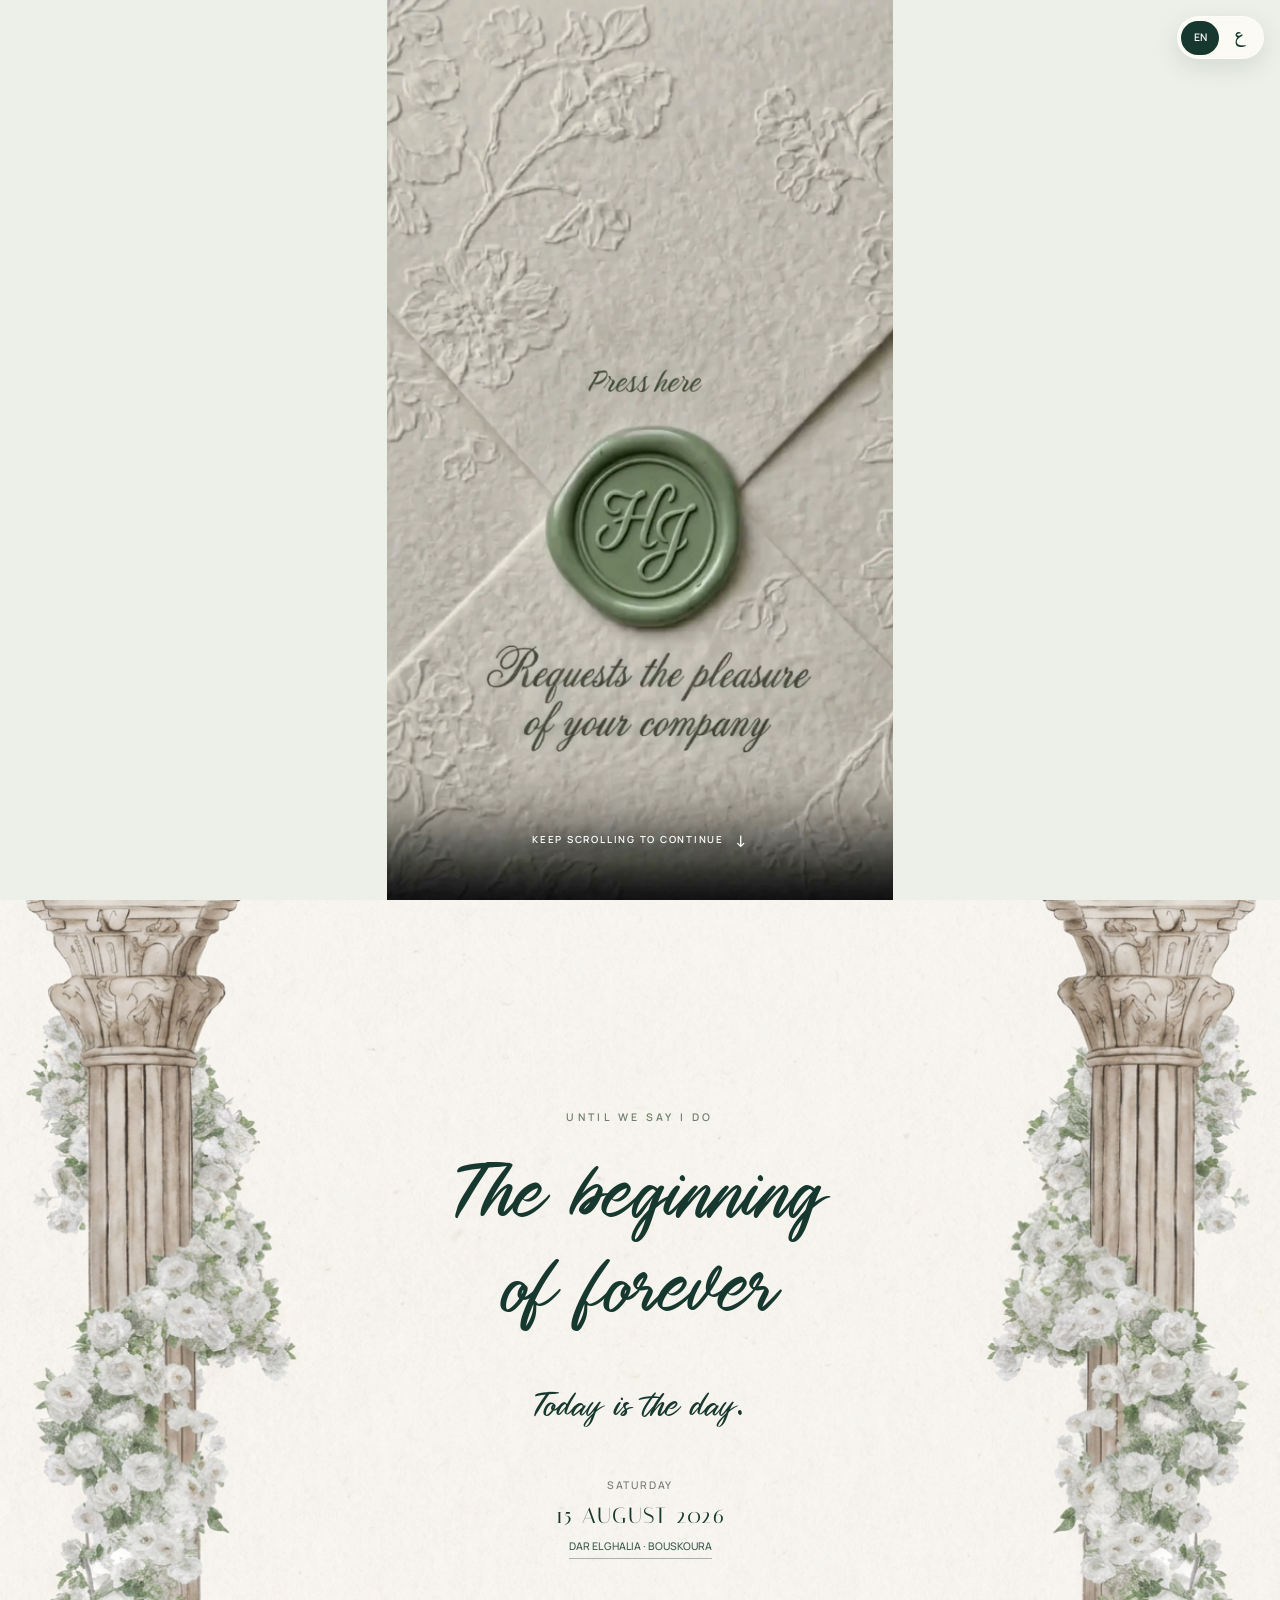
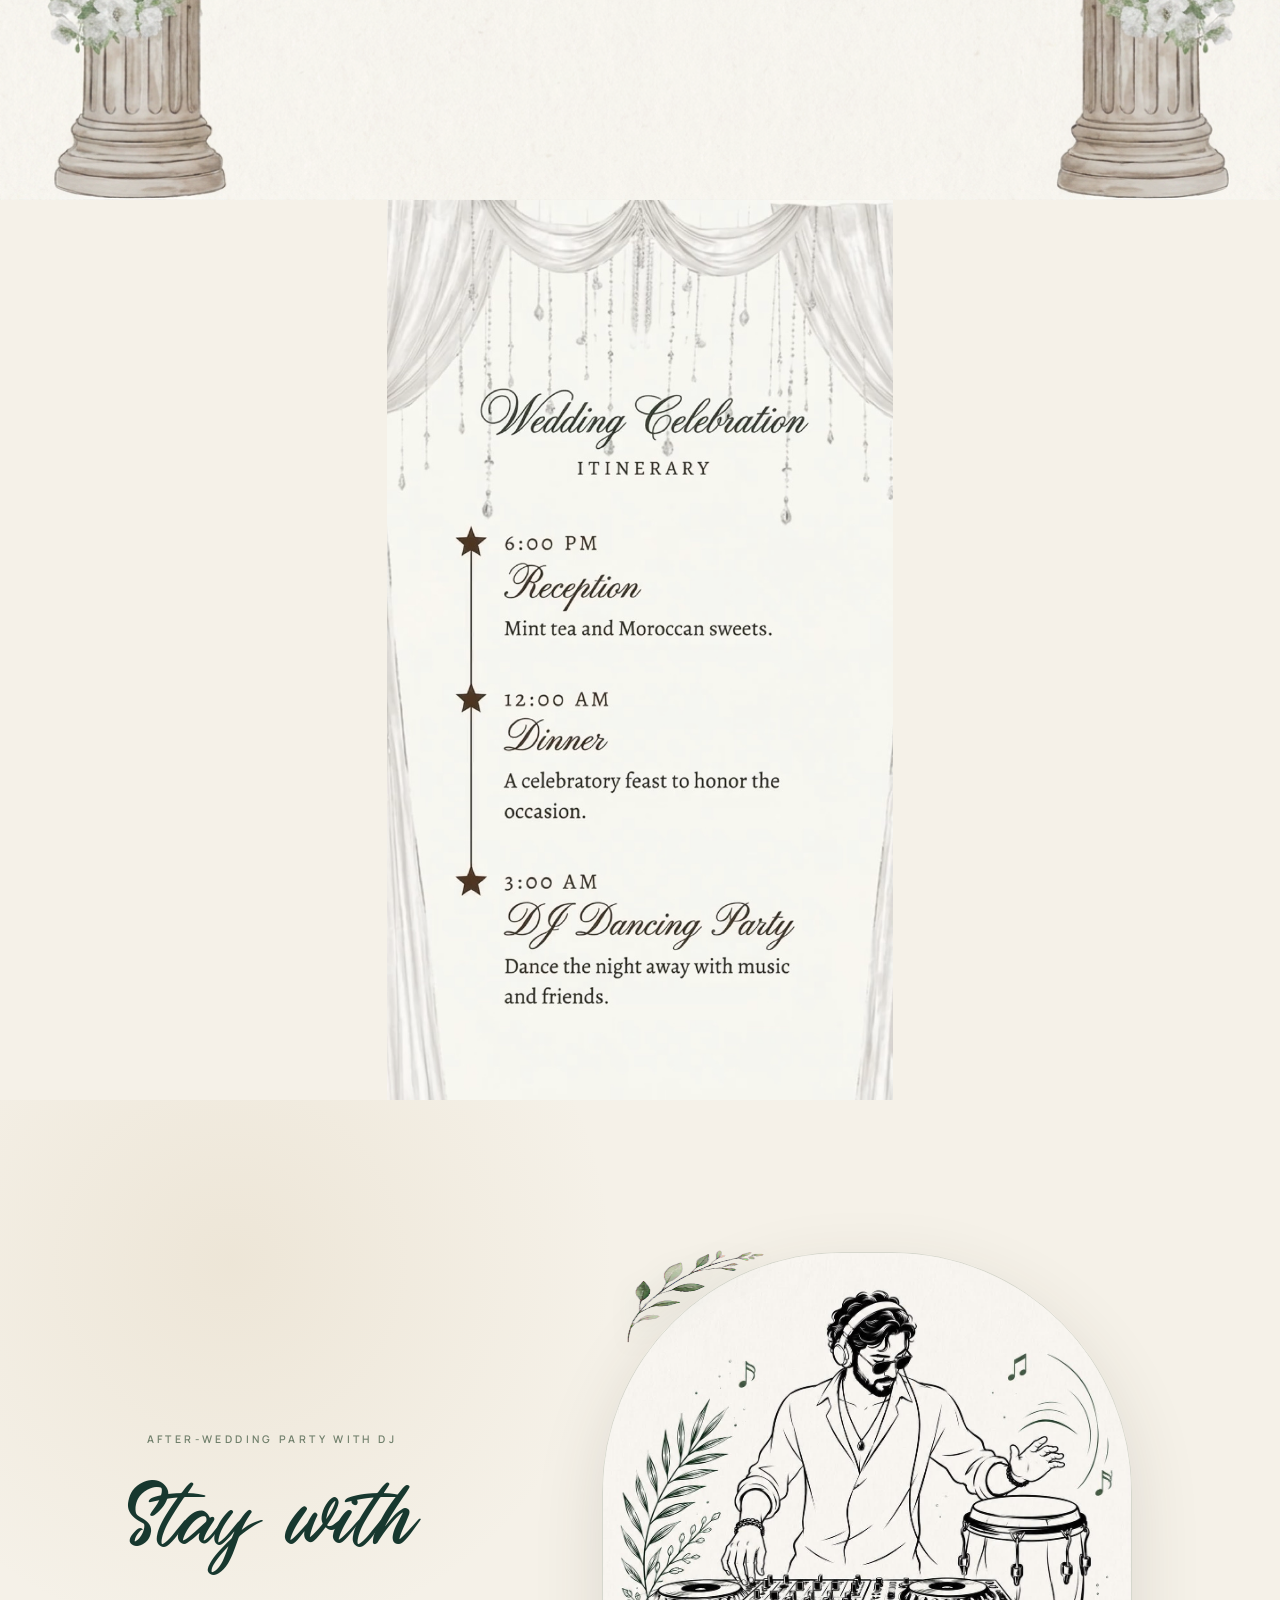
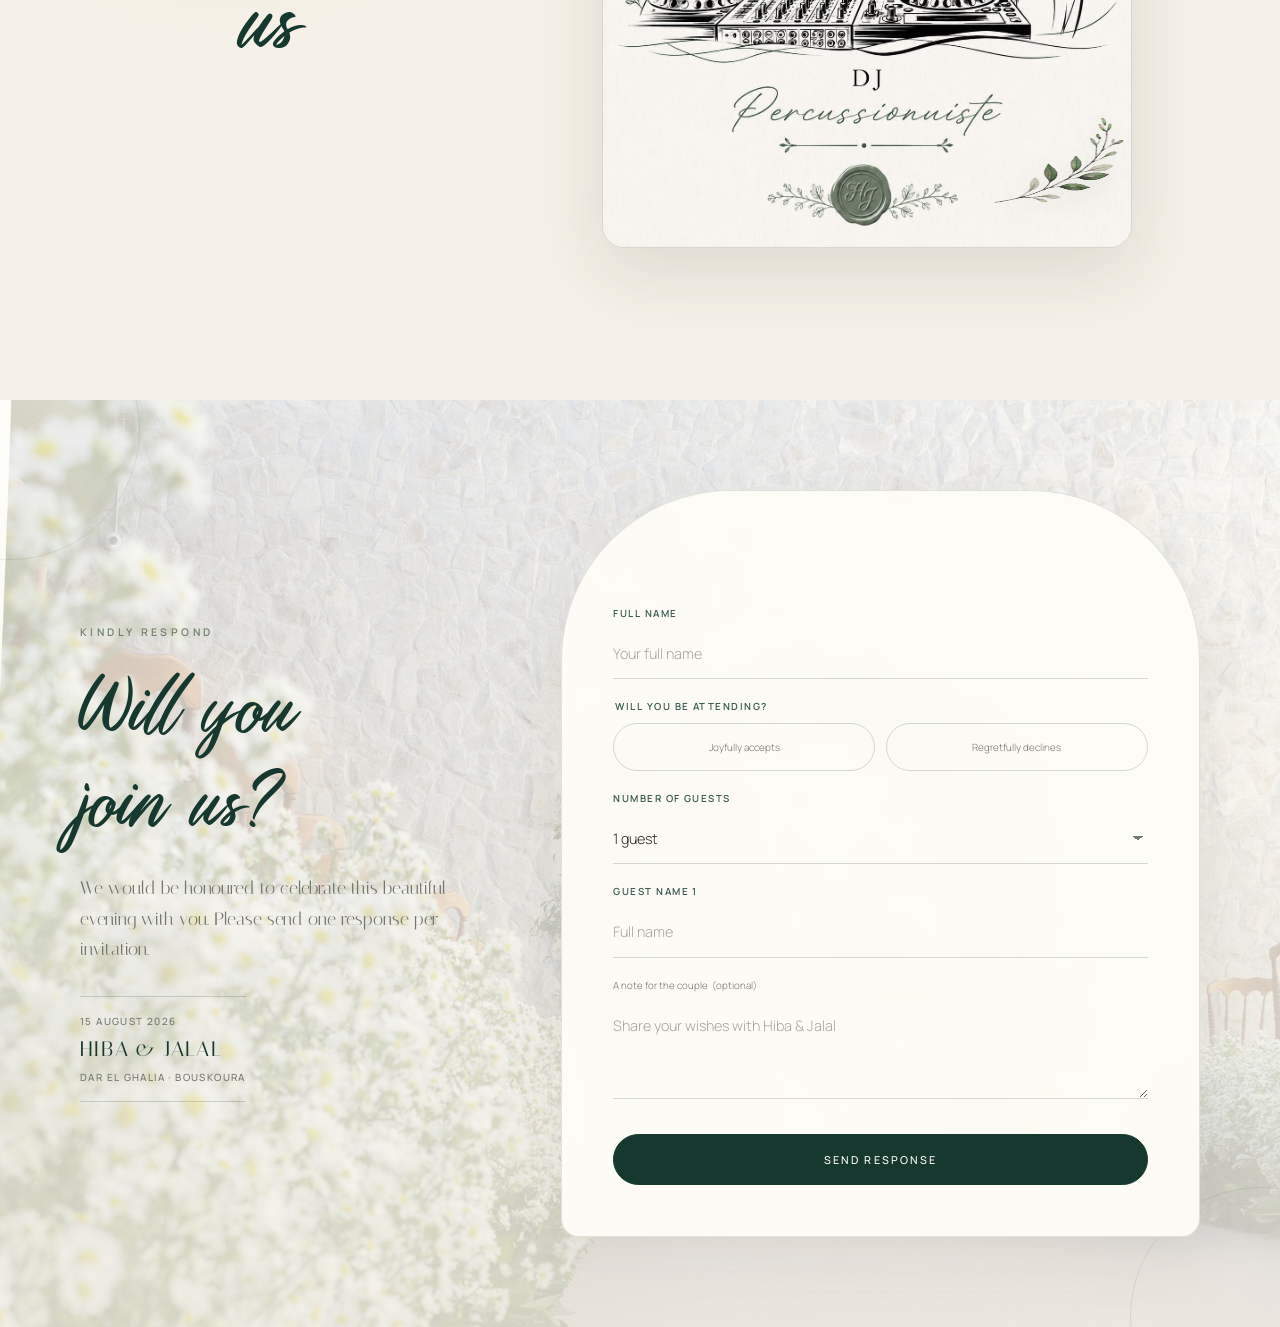
==== index.html @ 91e68a81 "Update invitation covers and RSVP guest names" ====
<!doctype html>
<html lang="en">
<head>
  <meta charset="utf-8" />
  <meta name="viewport" content="width=device-width, initial-scale=1" />
  <meta name="description" content="Hiba &amp; Jalal invite you to celebrate their wedding in Bouskoura on 15 August 2026." />
  <meta name="theme-color" content="#f5f1e8" />
  <title>Hiba &amp; Jalal · 15 August 2026</title>
  <link rel="preconnect" href="https://fonts.googleapis.com" />
  <link rel="preconnect" href="https://fonts.gstatic.com" crossorigin />
  <link href="https://fonts.googleapis.com/css2?family=Allura&amp;family=Italiana&amp;family=Manrope:wght@300;400;500;600&amp;display=swap" rel="stylesheet" />
  <link rel="stylesheet" href="styles.css?v=30" />
</head>
<body>
  <div class="language-switcher" role="group" aria-label="Choose language" data-i18n-aria="languageLabel">
    <button type="button" data-language="en" aria-pressed="true">EN</button>
    <button type="button" data-language="ar" aria-pressed="false">ع</button>
  </div>

  <main>
    <section class="video-cover" id="cover" aria-label="Wedding invitation cover" data-i18n-aria="coverSectionLabel">
      <video
        id="coverVideo"
        class="cover-video"
        playsinline
        preload="auto"
        poster="assets/cover-poster.jpg?v=3"
        tabindex="0"
        aria-label="Play Hiba and Jalal's wedding invitation video"
        data-i18n-aria="coverVideoLabel"
      >
        <source src="assets/cover_english_new_3.mp4" type="video/mp4" />
      </video>
      <a class="scroll-prompt" id="coverInstructions" href="#countdown">
        <span data-i18n="keepScrolling">Keep scrolling to continue</span>
        <span class="scroll-prompt__arrow" aria-hidden="true">↓</span>
      </a>
    </section>

    <section class="countdown-stage" id="countdown">
      <img class="countdown-background" src="assets/countdown_hiba.png" alt="" aria-hidden="true" />
      <div class="countdown-content">
        <p class="eyebrow" data-i18n="countdownEyebrow">Until we say I do</p>
        <h1><span data-i18n="countdownTitleOne">The beginning</span><br /><span data-i18n="countdownTitleTwo">of forever</span></h1>
        <div class="countdown" data-countdown data-date="2026-08-15T18:00:00+01:00" aria-live="polite">
          <div><strong data-days>00</strong><span data-i18n="days">Days</span></div>
          <div><strong data-hours>00</strong><span data-i18n="hours">Hours</span></div>
          <div><strong data-minutes>00</strong><span data-i18n="minutes">Minutes</span></div>
          <div><strong data-seconds>00</strong><span data-i18n="seconds">Seconds</span></div>
        </div>
        <p class="countdown-finished" data-countdown-finished data-i18n="countdownFinished" hidden>Today is the day.</p>
        <div class="date-lockup">
          <span data-i18n="weekday">Saturday</span>
          <strong data-i18n="eventDate">15 August 2026</strong>
          <a class="venue-map" href="https://www.google.com/maps/search/?api=1&amp;query=Dar+El+Ghalia+Bouskoura+Morocco" target="_blank" rel="noopener noreferrer"><span data-i18n="venue">Dar El Ghalia · Bouskoura</span></a>
        </div>
      </div>
    </section>

    <section class="itinerary-video-section" id="itinerary" aria-label="Wedding itinerary" data-i18n-aria="itinerarySectionLabel">
      <video id="itineraryVideo" class="itinerary-video" autoplay muted loop playsinline webkit-playsinline preload="auto" poster="assets/itinerary-poster.jpg" aria-label="Hiba and Jalal's wedding itinerary" data-i18n-aria="itineraryVideoLabel">
        <source src="assets/itenerary_english_new.mp4?v=1" type="video/mp4" />
      </video>
    </section>

    <section class="after-party-stage" id="after-party" aria-labelledby="after-party-title">
      <div class="after-party-layout">
        <div class="after-party-copy">
          <p class="eyebrow" data-i18n="afterPartyEyebrow">After-wedding party with DJ</p>
          <h1 id="after-party-title" data-i18n="afterPartyTitle">Stay with us</h1>
        </div>
        <figure class="after-party-figure">
          <img
            class="after-party-image"
            src="assets/percussion_dj.jpg"
            alt="Live percussion and DJ for the after-wedding party"
            data-i18n-alt="afterPartyImageAlt"
            loading="lazy"
            decoding="async"
          />
          <img
            class="after-party-leaf-frame"
            src="assets/after-party-leaf-accents.png"
            alt=""
            aria-hidden="true"
            loading="lazy"
            decoding="async"
          />
        </figure>
      </div>
    </section>

    <section class="rsvp-stage" id="rsvp">
      <div class="rsvp-layout" aria-labelledby="rsvp-title">
        <div class="rsvp-intro">
          <p class="eyebrow" data-i18n="rsvpEyebrow">Kindly respond</p>
          <h1 id="rsvp-title"><span data-i18n="rsvpTitleOne">Will you</span><br /><span data-i18n="rsvpTitleTwo">join us?</span></h1>
          <p data-i18n="rsvpIntro">We would be honoured to celebrate this beautiful evening with you. Please send one response per invitation.</p>
          <div class="rsvp-event">
            <span data-i18n="eventDate">15 August 2026</span>
            <strong data-i18n="coupleNames">Hiba &amp; Jalal</strong>
            <span data-i18n="cityCountry">Dar El Ghalia · Bouskoura</span>
          </div>
        </div>

        <div class="rsvp-panel">
          <form id="rsvpForm" class="rsvp-form" action="https://formspree.io/f/xqerdgzl" method="post" novalidate>
            <input type="hidden" name="wedding" value="Hiba &amp; Jalal · 15 August 2026" />
            <input class="honeypot" type="text" name="_gotcha" tabindex="-1" autocomplete="off" aria-hidden="true" />

            <div class="field field--wide">
              <label for="name" data-i18n="fullName">Full name</label>
              <input id="name" name="name" type="text" autocomplete="name" required placeholder="Your full name" data-i18n-placeholder="fullNamePlaceholder" />
            </div>

            <fieldset class="field field--wide attendance-field">
              <legend data-i18n="attendanceQuestion">Will you be attending?</legend>
              <div class="choice-row">
                <label><input type="radio" name="attending" value="yes" required /><span data-i18n="accepts">Joyfully accepts</span></label>
                <label><input type="radio" name="attending" value="no" required /><span data-i18n="declines">Regretfully declines</span></label>
              </div>
            </fieldset>

            <div class="field field--wide" data-guest-field>
              <label for="guests" data-i18n="guestCount">Number of guests</label>
              <select id="guests" name="guests">
                <option value="1" data-i18n="guestOne">1 guest</option>
                <option value="2" data-i18n="guestTwo">2 guests</option>
                <option value="3" data-i18n="guestThree">3 guests</option>
                <option value="4" data-i18n="guestFour">4 guests</option>
                <option value="5" data-i18n="guestFive">5 guests</option>
                <option value="6" data-i18n="guestSix">6 guests</option>
              </select>
            </div>

            <div class="field field--wide" data-guest-field>
              <div class="guest-names-fields" id="guestNamesFields" aria-live="polite"></div>
            </div>

            <div class="field field--wide">
              <label for="message"><span data-i18n="note">A note for the couple</span> <span data-i18n="optional">(optional)</span></label>
              <textarea id="message" name="message" rows="3" placeholder="Share your wishes with Hiba &amp; Jalal" data-i18n-placeholder="notePlaceholder"></textarea>
            </div>

            <p class="form-error field--wide" data-form-error role="alert" hidden></p>
            <button class="button button--submit field--wide" type="submit"><span data-i18n="sendResponse">Send response</span></button>
          </form>

          <div class="rsvp-success" data-rsvp-success hidden tabindex="-1">
            <h2 data-i18n="thankYou">Thank you</h2>
            <p data-i18n="successMessage">Your response has been received. We cannot wait to celebrate with you.</p>
            <a class="text-link" href="#cover"><span data-i18n="returnInvitation">Return to the invitation</span> <span aria-hidden="true">↑</span></a>
          </div>
        </div>
      </div>
    </section>
  </main>

  <script src="app.js?v=34" defer></script>
</body>
</html>
---- styles.css ----
@font-face {
  font-family: 'Symphony';
  src: url('assets/Symphony-Regular.ttf') format('truetype');
  font-display: swap;
  font-style: normal;
  font-weight: 400;
}

@font-face {
  font-family: 'Uthman Taha Naskh';
  src: url('assets/KFGQPC-Uthman-Taha-Naskh-Regular.ttf') format('truetype');
  font-display: swap;
  font-style: normal;
  font-weight: 400;
}

:root {
  --paper: #fffdf8;
  --cream: #f5f1e8;
  --cream-deep: #e8e0d2;
  --sage: #71806c;
  --green: #17382f;
  --green-soft: #38584e;
  --gold: #b99a66;
  --ink: #242620;
  --muted: #74766d;
  --line: rgba(23, 56, 47, 0.18);
  --display: 'Italiana', 'Times New Roman', serif;
  --script: 'Symphony', 'Allura', cursive;
  --body: 'Manrope', -apple-system, BlinkMacSystemFont, sans-serif;
  --arabic-display: 'Uthman Taha Naskh', serif;
  --arabic-body: 'Uthman Taha Naskh', serif;
  --ease: cubic-bezier(0.22, 1, 0.36, 1);
}

*,
*::before,
*::after { box-sizing: border-box; }

[hidden] { display: none !important; }

html { scroll-behavior: smooth; }

body {
  margin: 0;
  min-width: 320px;
  color: var(--ink);
  background: var(--cream);
  font-family: var(--body);
  font-weight: 300;
  line-height: 1.65;
  -webkit-font-smoothing: antialiased;
}

button,
input,
select,
textarea { font: inherit; }

a { color: inherit; }
img,
video { display: block; max-width: 100%; }

.language-switcher {
  position: fixed;
  top: max(1rem, env(safe-area-inset-top));
  right: max(1rem, env(safe-area-inset-right));
  z-index: 50;
  padding: 0.22rem;
  border: 1px solid rgba(255, 253, 248, 0.62);
  border-radius: 999px;
  display: flex;
  gap: 0.15rem;
  direction: ltr;
  background: rgba(255, 253, 248, 0.76);
  box-shadow: 0 8px 24px rgba(23, 56, 47, 0.12);
  backdrop-filter: blur(10px);
}

.language-switcher button {
  width: 38px;
  height: 34px;
  padding: 0;
  border: 0;
  border-radius: 999px;
  color: var(--green);
  background: transparent;
  font-family: var(--body);
  font-size: 0.65rem;
  font-weight: 600;
  cursor: pointer;
}

.language-switcher button[data-language='ar'] {
  font-family: var(--arabic-body);
  font-size: 1rem;
}

.language-switcher button[aria-pressed='true'] {
  color: var(--paper);
  background: var(--green);
}

.language-switcher button:focus-visible { outline: 2px solid var(--gold); outline-offset: 2px; }

.eyebrow {
  margin: 0 0 1rem;
  color: var(--sage);
  font-size: 0.66rem;
  font-weight: 600;
  letter-spacing: 0.32em;
  text-transform: uppercase;
}

.button {
  appearance: none;
  width: fit-content;
  min-height: 50px;
  padding: 0.95rem 1.75rem;
  border: 1px solid var(--green);
  border-radius: 999px;
  display: inline-flex;
  align-items: center;
  justify-content: center;
  color: var(--paper);
  background: var(--green);
  font-size: 0.68rem;
  font-weight: 500;
  letter-spacing: 0.19em;
  text-transform: uppercase;
  text-decoration: none;
  cursor: pointer;
  transition: color 300ms, background 300ms, transform 300ms var(--ease);
}

.button:hover,
.button:focus-visible {
  color: var(--green);
  background: transparent;
  transform: translateY(-2px);
}

.text-link {
  display: inline-flex;
  gap: 0.8rem;
  align-items: center;
  padding-bottom: 0.25rem;
  border-bottom: 1px solid currentColor;
  color: var(--green);
  font-size: 0.68rem;
  font-weight: 500;
  letter-spacing: 0.16em;
  text-transform: uppercase;
  text-decoration: none;
}

/* The cover is deliberately only the supplied video and a quiet scroll cue. */
.video-cover {
  position: relative;
  min-height: 100svh;
  background: #edf0e8;
}

.cover-video {
  width: 100%;
  height: 100svh;
  max-width: none;
  object-fit: contain;
  background: #edf0e8;
  cursor: pointer;
}

.cover-video:focus-visible { outline: 3px solid var(--gold); outline-offset: -3px; }

.scroll-prompt {
  position: absolute;
  left: 50%;
  bottom: clamp(1.3rem, 4vh, 2.8rem);
  z-index: 2;
  width: max-content;
  max-width: calc(100% - 2rem);
  padding: 0.65rem 0.85rem;
  display: flex;
  align-items: center;
  justify-content: center;
  gap: 0.7rem;
  color: #fff;
  background: transparent;
  font-size: 0.61rem;
  font-weight: 600;
  letter-spacing: 0.18em;
  text-align: center;
  text-shadow: 0 2px 14px rgba(19, 29, 25, 0.75);
  text-transform: uppercase;
  text-decoration: none;
  transform: translateX(-50%);
}

.scroll-prompt__arrow { font-size: 1rem; animation: arrow-drift 1.8s ease-in-out infinite; }

@keyframes arrow-drift {
  50% { transform: translateY(4px); }
}

/* Countdown */
.countdown-stage {
  position: relative;
  min-height: 100svh;
  overflow: hidden;
  isolation: isolate;
  display: grid;
  place-items: center;
  padding: clamp(4rem, 8vw, 7rem) 1.4rem;
  background: var(--cream);
}

.countdown-stage::after {
  content: '';
  position: absolute;
  inset: 0;
  z-index: -1;
  background: rgba(255, 253, 248, 0.12);
}

.countdown-background {
  position: absolute;
  inset: 0;
  z-index: -2;
  width: 100%;
  height: 100%;
  max-width: none;
  object-fit: fill;
  object-position: center;
}

.countdown-content {
  width: min(800px, 100%);
  text-align: center;
}

.countdown-content h1,
.rsvp-intro h1 {
  margin: 0;
  color: var(--green);
  font-family: var(--script);
  font-size: clamp(3.2rem, 7vw, 6.5rem);
  font-weight: 400;
  letter-spacing: 0;
  line-height: 1.05;
}

.countdown {
  width: min(720px, 100%);
  margin: clamp(2.3rem, 5vw, 4rem) auto 2.2rem;
  display: grid;
  grid-template-columns: repeat(4, 1fr);
  gap: clamp(0.5rem, 2vw, 1.5rem);
}

.countdown div { padding: 0.8rem 0 1rem; border-bottom: 1px solid var(--sage); }

.countdown strong {
  display: block;
  color: var(--green);
  font-family: var(--display);
  font-size: clamp(2.1rem, 5vw, 4.3rem);
  font-weight: 400;
  line-height: 1;
  font-variant-numeric: tabular-nums;
}

.countdown span {
  display: block;
  margin-top: 0.65rem;
  color: var(--muted);
  font-size: 0.58rem;
  font-weight: 600;
  letter-spacing: 0.24em;
  text-transform: uppercase;
}

.countdown-finished {
  margin: 2.5rem 0;
  color: var(--green);
  font-family: var(--script);
  font-size: 2.5rem;
}

.date-lockup {
  margin: 0 auto 2rem;
  display: grid;
  justify-items: center;
  gap: 0.25rem;
  color: var(--muted);
  font-size: 0.66rem;
  font-weight: 500;
  letter-spacing: 0.17em;
  text-transform: uppercase;
}

.date-lockup strong {
  color: var(--green);
  font-family: var(--display);
  font-size: 1.35rem;
  font-weight: 400;
  letter-spacing: 0.06em;
}

.venue-map {
  padding-bottom: 0.15rem;
  border-bottom: 1px solid color-mix(in srgb, var(--sage) 55%, transparent);
  color: var(--green-soft);
  text-decoration: none;
  transition: color 250ms, border-color 250ms;
}

.venue-map:hover,
.venue-map:focus-visible {
  color: var(--green);
  border-color: var(--green);
}

.venue-map span { display: inline; margin: 0; color: inherit; font-size: inherit; letter-spacing: 0; }

/* The itinerary section is deliberately only the supplied video. */
.itinerary-video-section {
  width: 100%;
  min-height: 100svh;
  display: grid;
  place-items: center;
  background: var(--cream);
}

.itinerary-video {
  width: 100%;
  height: 100svh;
  max-width: none;
  object-fit: contain;
  background: var(--cream);
}

/* After party */
.after-party-stage {
  min-height: 100svh;
  padding: clamp(3rem, 7vw, 6.5rem) clamp(1.2rem, 6vw, 6rem);
  display: grid;
  place-items: center;
  background:
    radial-gradient(circle at 18% 18%, rgba(185, 154, 102, 0.13), transparent 30%),
    var(--cream);
}

.after-party-layout {
  width: min(1100px, 100%);
  display: grid;
  grid-template-columns: minmax(260px, 0.72fr) minmax(360px, 1.28fr);
  align-items: center;
  gap: clamp(2.5rem, 7vw, 7rem);
}

.after-party-copy {
  text-align: center;
}

.after-party-copy h1 {
  margin: 0;
  color: var(--green);
  font-family: var(--script);
  font-size: clamp(3.8rem, 8vw, 7rem);
  font-weight: 400;
  line-height: 1;
}

.after-party-figure {
  position: relative;
  width: min(530px, 100%);
  margin: 0;
  justify-self: center;
}

.after-party-image {
  position: relative;
  z-index: 1;
  width: 100%;
  aspect-ratio: 1183 / 1329;
  object-fit: cover;
  border: 1px solid rgba(23, 56, 47, 0.14);
  border-radius: 240px 240px 22px 22px;
  box-shadow: 0 24px 70px rgba(60, 55, 43, 0.13);
}

.after-party-leaf-frame {
  position: absolute;
  inset: -8%;
  z-index: 2;
  width: 116%;
  height: 116%;
  max-width: none;
  object-fit: fill;
  pointer-events: none;
  filter: drop-shadow(0 10px 14px rgba(23, 56, 47, 0.12));
}

/* RSVP */
.rsvp-stage {
  position: relative;
  min-height: 100svh;
  overflow: hidden;
  padding: clamp(3rem, 7vw, 7rem) clamp(1.2rem, 5vw, 5rem);
  background:
    linear-gradient(rgba(255, 253, 248, 0.7), rgba(245, 241, 232, 0.84)),
    url('assets/rsvp-floral-background.jpg') center top / cover no-repeat;
}

.rsvp-stage::before,
.rsvp-stage::after {
  content: '';
  position: absolute;
  width: 260px;
  height: 260px;
  border: 1px solid rgba(113, 128, 108, 0.16);
  border-radius: 50%;
  pointer-events: none;
}

.rsvp-stage::before { left: -120px; top: -100px; }
.rsvp-stage::after { right: -110px; bottom: -120px; }

.rsvp-layout {
  position: relative;
  z-index: 1;
  width: min(1120px, 100%);
  margin: 0 auto;
  display: grid;
  grid-template-columns: minmax(280px, 0.76fr) minmax(440px, 1.24fr);
  align-items: center;
  gap: clamp(2.5rem, 7vw, 7rem);
}

.rsvp-intro > p:not(.eyebrow) {
  max-width: 430px;
  margin: 1.7rem 0 2rem;
  color: var(--muted);
  font-family: var(--display);
  font-size: 1.15rem;
}

.rsvp-event {
  width: fit-content;
  padding-block: 1rem;
  border-block: 1px solid var(--line);
  display: grid;
  gap: 0.15rem;
  color: var(--muted);
  font-size: 0.62rem;
  font-weight: 500;
  letter-spacing: 0.14em;
  text-transform: uppercase;
}

.rsvp-event strong {
  color: var(--green);
  font-family: var(--display);
  font-size: 1.3rem;
  font-weight: 400;
  letter-spacing: 0.06em;
}

.rsvp-panel {
  min-height: 560px;
  padding: clamp(1.7rem, 4vw, 3.6rem);
  border: 1px solid rgba(23, 56, 47, 0.13);
  border-radius: 170px 170px 18px 18px;
  background: rgba(255, 253, 248, 0.92);
  box-shadow: 0 24px 70px rgba(60, 55, 43, 0.09);
  backdrop-filter: blur(10px);
}

.rsvp-form {
  padding-top: clamp(2.5rem, 5vw, 5rem);
  display: grid;
  grid-template-columns: 1fr 1fr;
  gap: 1.25rem 1.1rem;
}

.honeypot { position: absolute !important; left: -9999px !important; }
.field { min-width: 0; }
.field--wide { grid-column: 1 / -1; }

.field label,
.field legend {
  display: block;
  margin: 0 0 0.45rem;
  color: var(--green-soft);
  font-size: 0.61rem;
  font-weight: 600;
  letter-spacing: 0.15em;
  text-transform: uppercase;
}

.field label span { color: var(--muted); font-weight: 300; letter-spacing: 0; text-transform: none; }

.field input,
.field select,
.field textarea {
  appearance: none;
  width: 100%;
  padding: 0.8rem 0;
  border: 0;
  border-bottom: 1px solid var(--line);
  border-radius: 0;
  color: var(--ink);
  background: transparent;
  font-size: 0.9rem;
  font-weight: 300;
  outline: none;
  transition: border-color 250ms;
}

.field select {
  background-image: linear-gradient(45deg, transparent 50%, var(--sage) 50%), linear-gradient(135deg, var(--sage) 50%, transparent 50%);
  background-position: calc(100% - 10px) 50%, calc(100% - 5px) 50%;
  background-size: 5px 5px, 5px 5px;
  background-repeat: no-repeat;
}

.field textarea { resize: vertical; }
.guest-names-fields { display: grid; gap: 1.25rem; }
.field input:focus,
.field select:focus,
.field textarea:focus { border-color: var(--green); }
.field input::placeholder,
.field textarea::placeholder { color: #a6a69e; }

.attendance-field { margin: 0; padding: 0; border: 0; }
.choice-row { display: grid; grid-template-columns: 1fr 1fr; gap: 0.7rem; }
.choice-row label { margin: 0; cursor: pointer; }
.choice-row input { position: absolute; opacity: 0; pointer-events: none; }
.choice-row span {
  min-height: 48px;
  padding: 0.75rem 0.85rem;
  border: 1px solid var(--line);
  border-radius: 999px;
  display: grid;
  place-items: center;
  color: var(--muted);
  font-size: 0.62rem;
  font-weight: 500;
  letter-spacing: 0.09em;
  text-align: center;
  text-transform: uppercase;
  transition: color 250ms, background 250ms, border-color 250ms;
}

.choice-row input:checked + span {
  color: var(--paper);
  background: var(--green);
  border-color: var(--green);
}

.choice-row input:focus-visible + span { outline: 2px solid var(--gold); outline-offset: 2px; }
.button--submit { width: 100%; margin-top: 0.5rem; }
.button--submit[disabled] { opacity: 0.65; cursor: wait; transform: none; }
.form-error { margin: 0; color: #9b3d35; font-size: 0.78rem; }

.rsvp-success {
  min-height: 440px;
  padding: 2.5rem 1rem 4rem;
  display: grid;
  align-content: center;
  justify-items: center;
  text-align: center;
}

.rsvp-success h2 {
  margin: 0 0 0.5rem;
  color: var(--green);
  font-family: var(--display);
  font-size: 3rem;
  font-weight: 400;
}

.rsvp-success p { max-width: 420px; margin: 0 0 1.8rem; color: var(--muted); }

html[dir='rtl'] body { font-family: var(--arabic-body); }

html[dir='rtl'] .countdown-content h1,
html[dir='rtl'] .after-party-copy h1,
html[dir='rtl'] .rsvp-intro h1,
html[dir='rtl'] .rsvp-success h2 {
  font-family: var(--arabic-display);
  letter-spacing: 0;
  line-height: 1.25;
}

html[dir='rtl'] .eyebrow,
html[dir='rtl'] .button,
html[dir='rtl'] .text-link,
html[dir='rtl'] .scroll-prompt,
html[dir='rtl'] .countdown span,
html[dir='rtl'] .date-lockup span,
html[dir='rtl'] .rsvp-event,
html[dir='rtl'] .field label,
html[dir='rtl'] .field legend,
html[dir='rtl'] .choice-row span {
  letter-spacing: 0;
  text-transform: none;
}

html[dir='rtl'] .countdown strong { font-family: var(--display); }
html[dir='rtl'] .countdown { direction: ltr; }
html[dir='rtl'] .countdown > div { direction: rtl; }
html[dir='rtl'] .rsvp-intro > p:not(.eyebrow) { font-family: var(--arabic-body); }
html[dir='rtl'] .rsvp-form { text-align: right; }
html[dir='rtl'] .field input,
html[dir='rtl'] .field select,
html[dir='rtl'] .field textarea { text-align: right; }
html[dir='rtl'] .field select { padding-right: 1.75rem; }

html[dir='rtl'] .countdown-stage .countdown-content,
html[dir='rtl'] .countdown-stage .countdown-content p,
html[dir='rtl'] .countdown-stage .countdown-content h1,
html[dir='rtl'] .countdown-stage .countdown-content strong,
html[dir='rtl'] .countdown-stage .countdown-content span,
html[dir='rtl'] .countdown-stage .countdown-content a,
html[dir='rtl'] .rsvp-stage .rsvp-layout,
html[dir='rtl'] .rsvp-stage .rsvp-layout p,
html[dir='rtl'] .rsvp-stage .rsvp-layout h1,
html[dir='rtl'] .rsvp-stage .rsvp-layout h2,
html[dir='rtl'] .rsvp-stage .rsvp-layout strong,
html[dir='rtl'] .rsvp-stage .rsvp-layout span,
html[dir='rtl'] .rsvp-stage .rsvp-layout label,
html[dir='rtl'] .rsvp-stage .rsvp-layout legend,
html[dir='rtl'] .rsvp-stage .rsvp-layout input,
html[dir='rtl'] .rsvp-stage .rsvp-layout select,
html[dir='rtl'] .rsvp-stage .rsvp-layout textarea {
  color: #17382f !important;
}

html[dir='rtl'] .rsvp-stage .field input::placeholder,
html[dir='rtl'] .rsvp-stage .field textarea::placeholder {
  color: rgba(23, 56, 47, 0.58) !important;
}

html[dir='rtl'] .rsvp-stage .button,
html[dir='rtl'] .rsvp-stage .button span,
html[dir='rtl'] .rsvp-stage .choice-row input:checked + span {
  color: #fffdf8 !important;
}

html[dir='rtl'] .countdown-content h1,
html[dir='rtl'] .countdown-content h1 span,
html[dir='rtl'] .rsvp-intro h1,
html[dir='rtl'] .rsvp-intro h1 span {
  color: #17382f !important;
  -webkit-text-fill-color: #17382f !important;
}

@media (max-width: 900px) {
  .after-party-stage { min-height: 0; padding: 4rem 1.2rem; }
  .after-party-layout { grid-template-columns: 1fr; gap: 2.4rem; }
  .after-party-copy h1 { font-size: clamp(3.5rem, 14vw, 5.5rem); }
  .after-party-figure { width: min(520px, 100%); }

  .rsvp-layout { grid-template-columns: 1fr; max-width: 720px; }
  .rsvp-intro { text-align: center; }
  .rsvp-intro > p:not(.eyebrow) { margin-inline: auto; }
  .rsvp-event { margin-inline: auto; }
}

@media (max-width: 680px) {
  .language-switcher { top: max(0.75rem, env(safe-area-inset-top)); right: max(0.75rem, env(safe-area-inset-right)); }
  .scroll-prompt { bottom: 1.1rem; gap: 0.55rem; font-size: 0.53rem; letter-spacing: 0.11em; }

  .countdown-stage { min-height: 0; padding: 3.25rem 1rem; }
  .countdown-content { width: min(360px, 100%); }
  .countdown-content h1 { font-size: clamp(2.65rem, 13vw, 3.7rem); }
  .countdown {
    width: min(340px, 100%);
    margin: 1.65rem auto 1.5rem;
    padding: 0;
    grid-template-columns: repeat(4, 1fr);
    gap: 0.3rem;
  }
  .countdown div {
    padding: 0.45rem 0.05rem 0.65rem;
    border: 0;
    border-bottom: 1px solid rgba(23, 56, 47, 0.38);
    border-radius: 0;
    background: radial-gradient(ellipse at center, rgba(255, 253, 248, 0.92) 0%, rgba(255, 253, 248, 0.62) 48%, transparent 76%);
  }
  .countdown strong {
    font-size: clamp(2rem, 10.5vw, 2.75rem);
    text-shadow: 0 1px 12px rgba(255, 253, 248, 0.95);
  }
  .countdown span { margin-top: 0.4rem; font-size: 0.44rem; letter-spacing: 0.08em; }
  html[dir='rtl'] .countdown-content h1 { font-size: clamp(2.5rem, 12vw, 3.5rem); }

  .after-party-stage { padding: 3.25rem 1rem; }
  .after-party-image { border-radius: 180px 180px 16px 16px; }
  .rsvp-stage {
    padding: 3rem 1rem;
    background-position: 52% top;
  }
  .rsvp-panel { min-height: 0; padding: 1.4rem; border-radius: 95px 95px 16px 16px; }
  .rsvp-form { grid-template-columns: 1fr; padding-top: 4rem; }
  .field--wide { grid-column: auto; }
  .choice-row { grid-template-columns: 1fr; }
}

@media (prefers-reduced-motion: reduce) {
  *,
  *::before,
  *::after {
    scroll-behavior: auto !important;
    animation-duration: 0.01ms !important;
    animation-iteration-count: 1 !important;
    transition-duration: 0.01ms !important;
  }
}
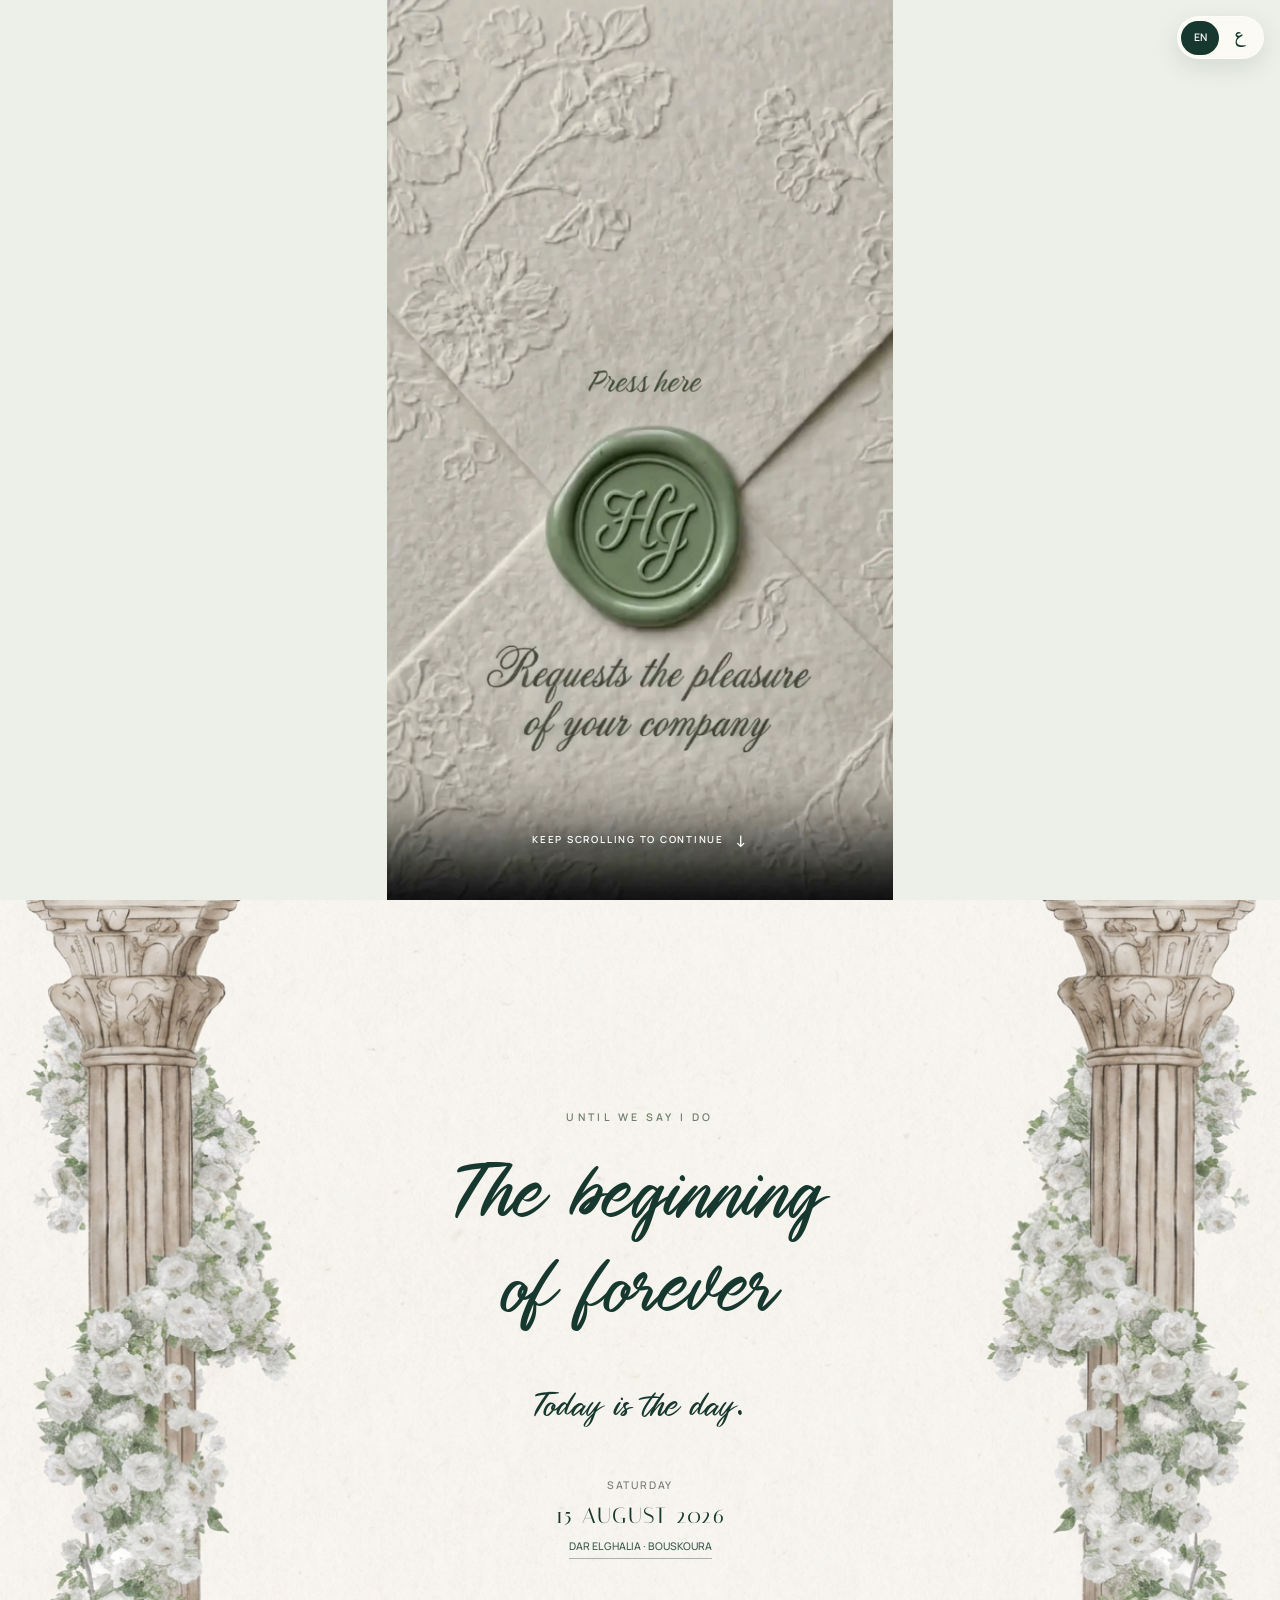
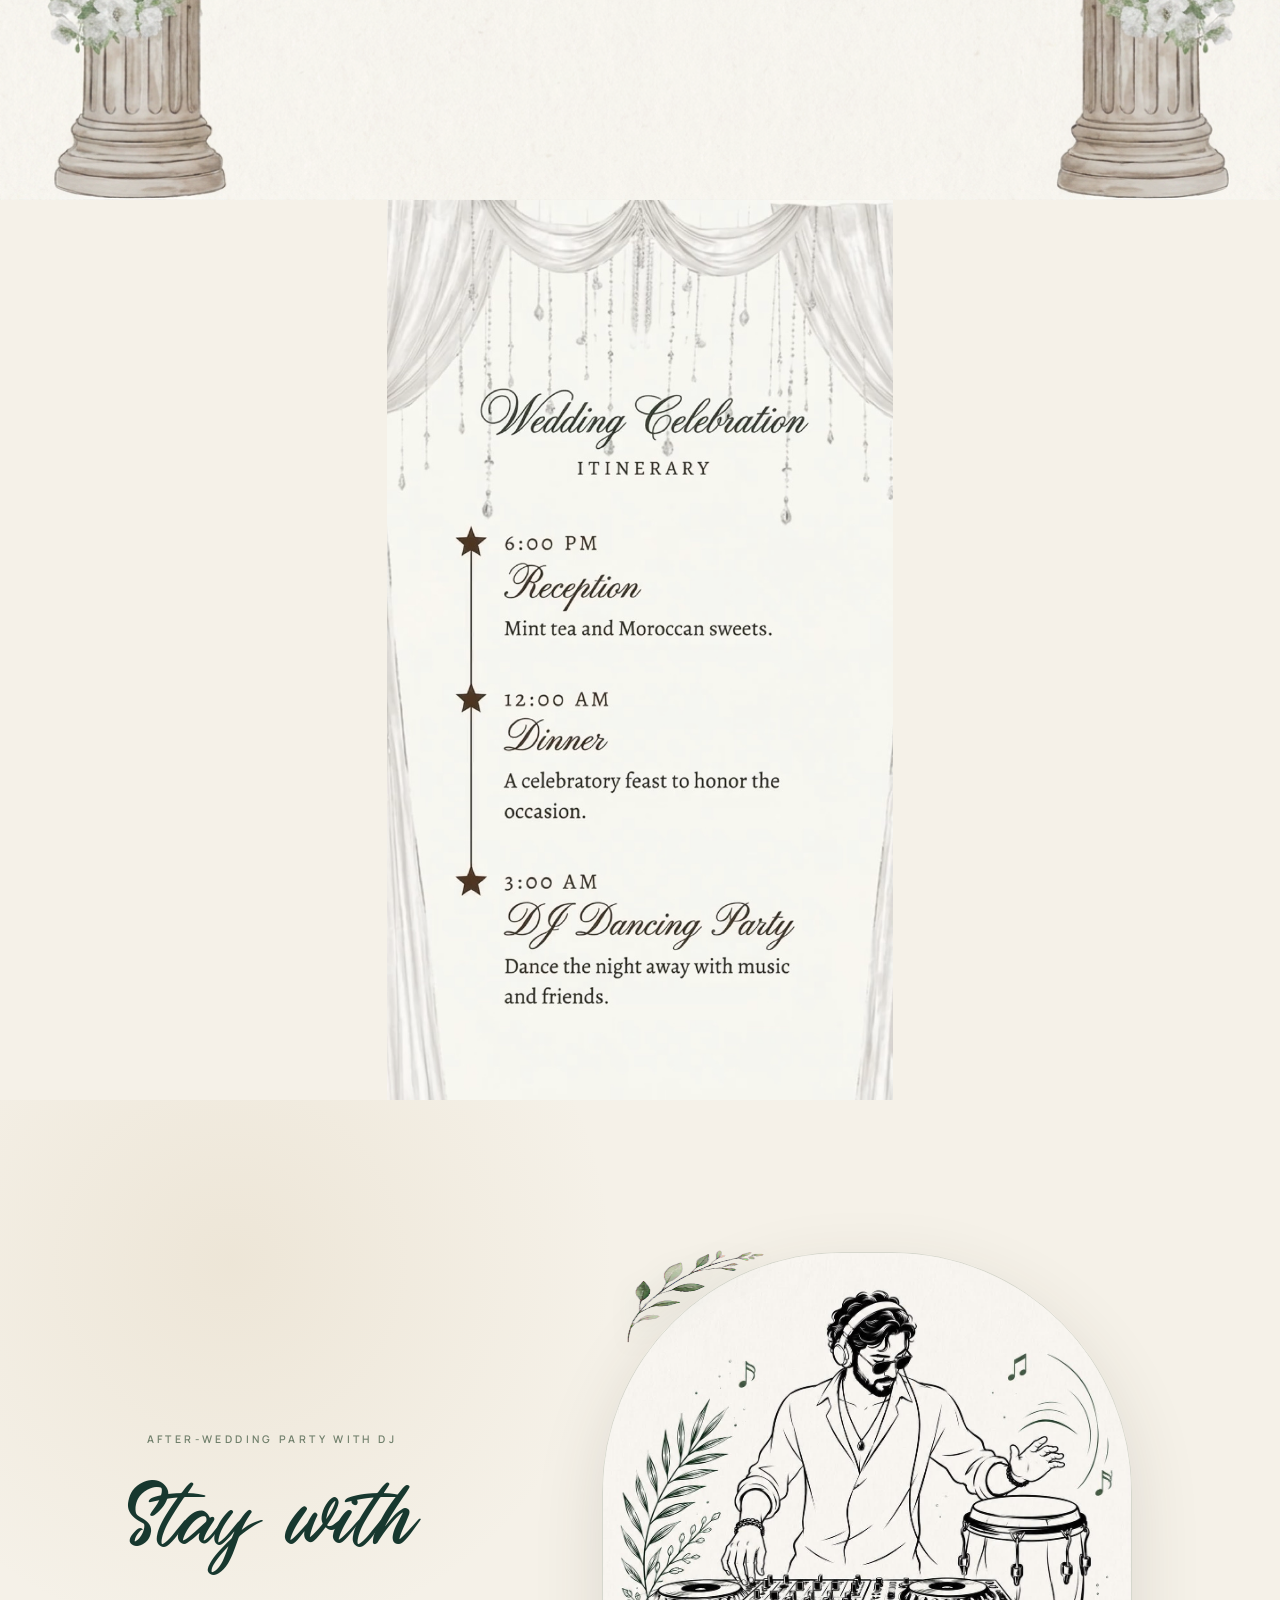
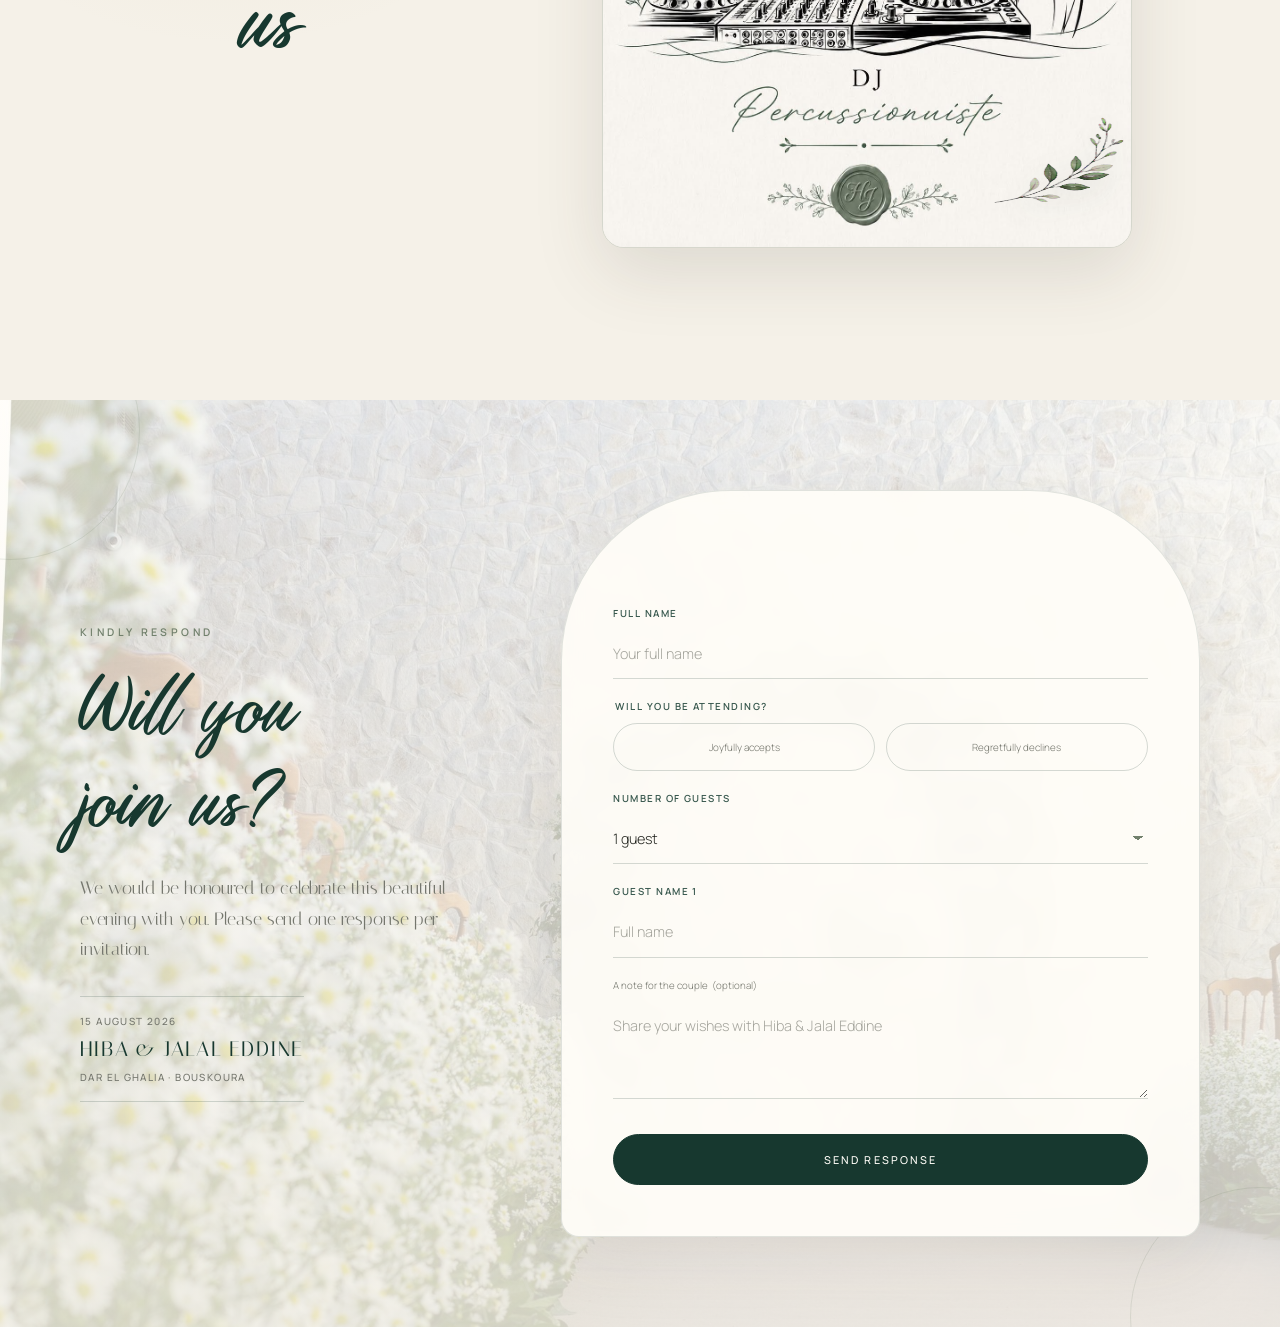
==== commit 0823397a: "Update groom name across invitation" ====
--- a/index.html
+++ b/index.html
@@ -3,9 +3,15 @@
 <head>
   <meta charset="utf-8" />
   <meta name="viewport" content="width=device-width, initial-scale=1" />
-  <meta name="description" content="Hiba &amp; Jalal invite you to celebrate their wedding in Bouskoura on 15 August 2026." />
+  <meta name="description" content="Hiba &amp; Jalal Eddine invite you to celebrate their wedding in Bouskoura on 15 August 2026." />
+  <meta property="og:title" content="Hiba &amp; Jalal Eddine Wedding" />
+  <meta property="og:description" content="Hiba &amp; Jalal Eddine invite you to celebrate their wedding in Bouskoura on 15 August 2026." />
+  <meta property="og:type" content="website" />
+  <meta name="twitter:card" content="summary" />
+  <meta name="twitter:title" content="Hiba &amp; Jalal Eddine Wedding" />
+  <meta name="twitter:description" content="Hiba &amp; Jalal Eddine invite you to celebrate their wedding in Bouskoura on 15 August 2026." />
   <meta name="theme-color" content="#f5f1e8" />
-  <title>Hiba &amp; Jalal · 15 August 2026</title>
+  <title>Hiba &amp; Jalal Eddine Wedding</title>
   <link rel="preconnect" href="https://fonts.googleapis.com" />
   <link rel="preconnect" href="https://fonts.gstatic.com" crossorigin />
   <link href="https://fonts.googleapis.com/css2?family=Allura&amp;family=Italiana&amp;family=Manrope:wght@300;400;500;600&amp;display=swap" rel="stylesheet" />
@@ -26,7 +32,7 @@
         preload="auto"
         poster="assets/cover-poster.jpg?v=3"
         tabindex="0"
-        aria-label="Play Hiba and Jalal's wedding invitation video"
+        aria-label="Play Hiba and Jalal Eddine's wedding invitation video"
         data-i18n-aria="coverVideoLabel"
       >
         <source src="assets/cover_english_new_3.mp4" type="video/mp4" />
@@ -58,7 +64,7 @@
     </section>
 
     <section class="itinerary-video-section" id="itinerary" aria-label="Wedding itinerary" data-i18n-aria="itinerarySectionLabel">
-      <video id="itineraryVideo" class="itinerary-video" autoplay muted loop playsinline webkit-playsinline preload="auto" poster="assets/itinerary-poster.jpg" aria-label="Hiba and Jalal's wedding itinerary" data-i18n-aria="itineraryVideoLabel">
+      <video id="itineraryVideo" class="itinerary-video" autoplay muted loop playsinline webkit-playsinline preload="auto" poster="assets/itinerary-poster.jpg" aria-label="Hiba and Jalal Eddine's wedding itinerary" data-i18n-aria="itineraryVideoLabel">
         <source src="assets/itenerary_english_new.mp4?v=1" type="video/mp4" />
       </video>
     </section>
@@ -98,14 +104,14 @@
           <p data-i18n="rsvpIntro">We would be honoured to celebrate this beautiful evening with you. Please send one response per invitation.</p>
           <div class="rsvp-event">
             <span data-i18n="eventDate">15 August 2026</span>
-            <strong data-i18n="coupleNames">Hiba &amp; Jalal</strong>
+            <strong data-i18n="coupleNames">Hiba &amp; Jalal Eddine</strong>
             <span data-i18n="cityCountry">Dar El Ghalia · Bouskoura</span>
           </div>
         </div>
 
         <div class="rsvp-panel">
           <form id="rsvpForm" class="rsvp-form" action="https://formspree.io/f/xqerdgzl" method="post" novalidate>
-            <input type="hidden" name="wedding" value="Hiba &amp; Jalal · 15 August 2026" />
+            <input type="hidden" name="wedding" value="Hiba &amp; Jalal Eddine · 15 August 2026" />
             <input class="honeypot" type="text" name="_gotcha" tabindex="-1" autocomplete="off" aria-hidden="true" />
 
             <div class="field field--wide">
@@ -139,7 +145,7 @@
 
             <div class="field field--wide">
               <label for="message"><span data-i18n="note">A note for the couple</span> <span data-i18n="optional">(optional)</span></label>
-              <textarea id="message" name="message" rows="3" placeholder="Share your wishes with Hiba &amp; Jalal" data-i18n-placeholder="notePlaceholder"></textarea>
+              <textarea id="message" name="message" rows="3" placeholder="Share your wishes with Hiba &amp; Jalal Eddine" data-i18n-placeholder="notePlaceholder"></textarea>
             </div>
 
             <p class="form-error field--wide" data-form-error role="alert" hidden></p>
@@ -156,6 +162,6 @@
     </section>
   </main>
 
-  <script src="app.js?v=34" defer></script>
+  <script src="app.js?v=36" defer></script>
 </body>
 </html>
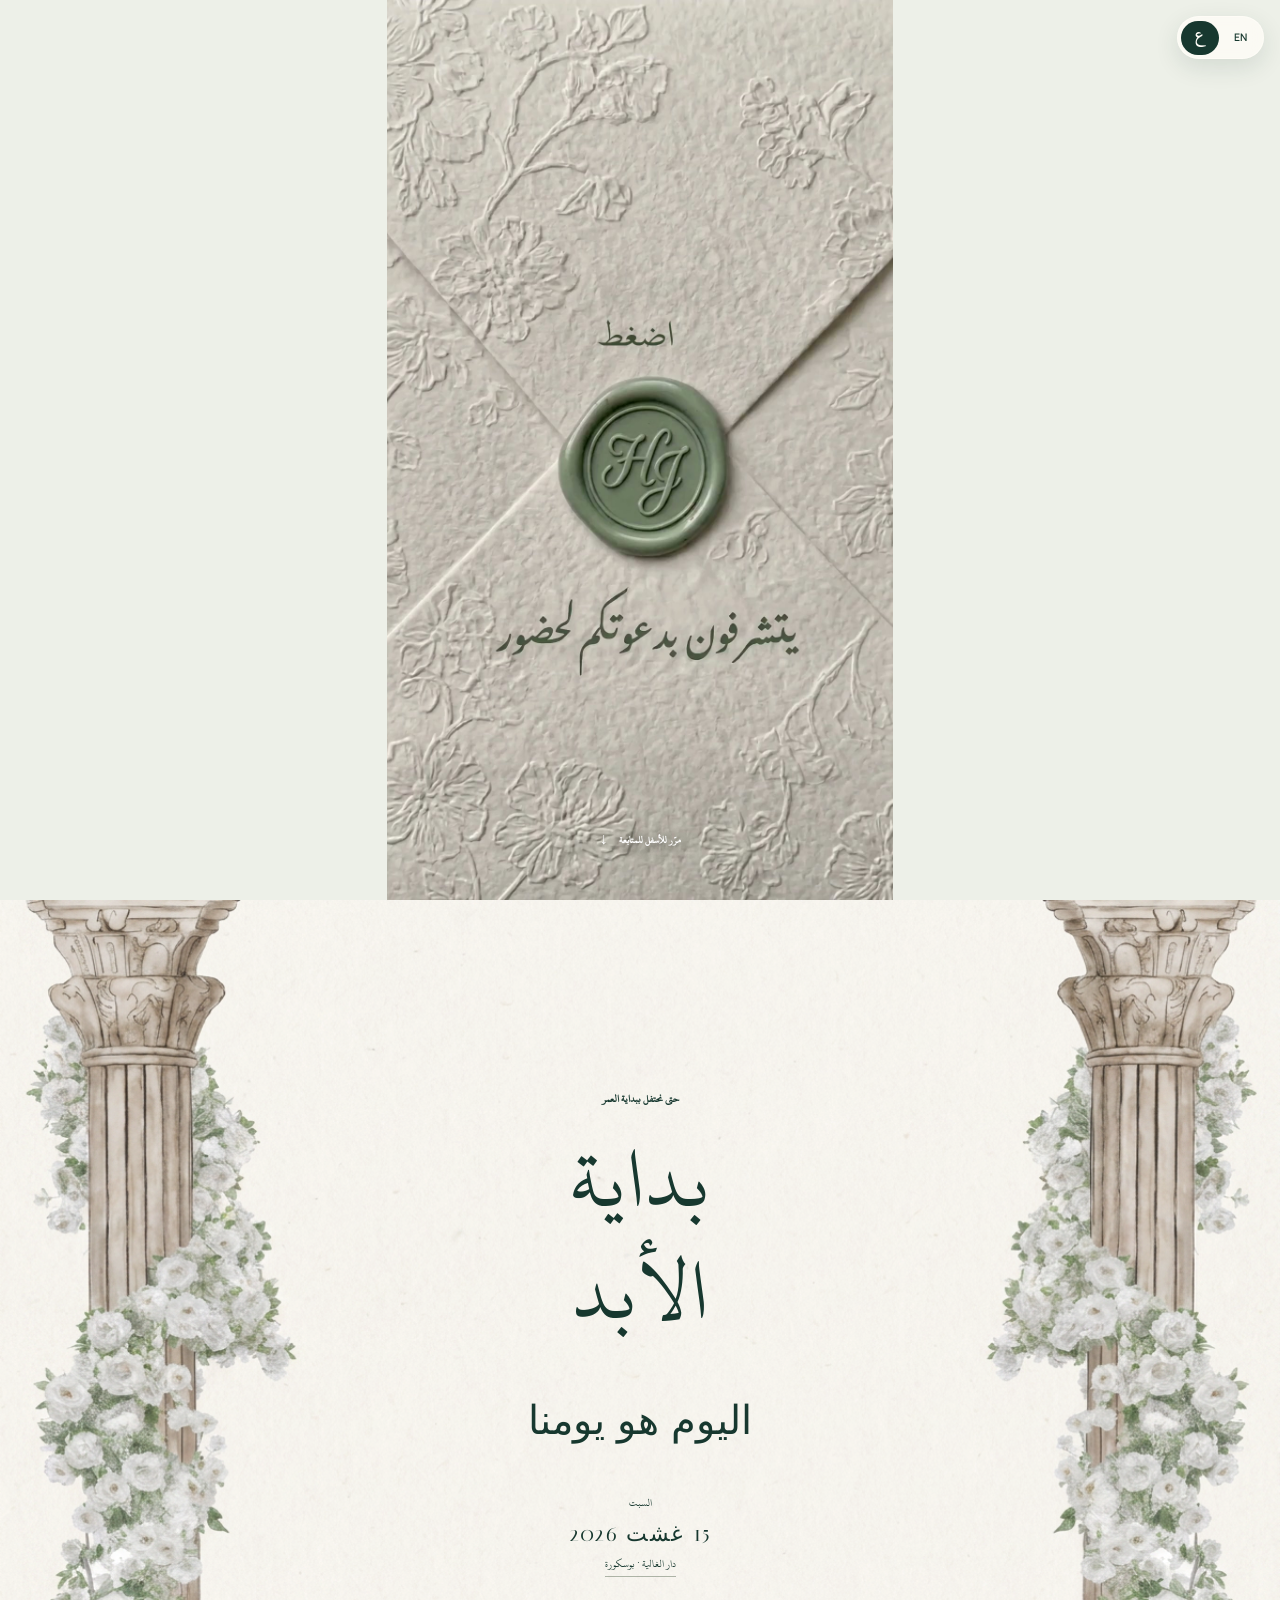
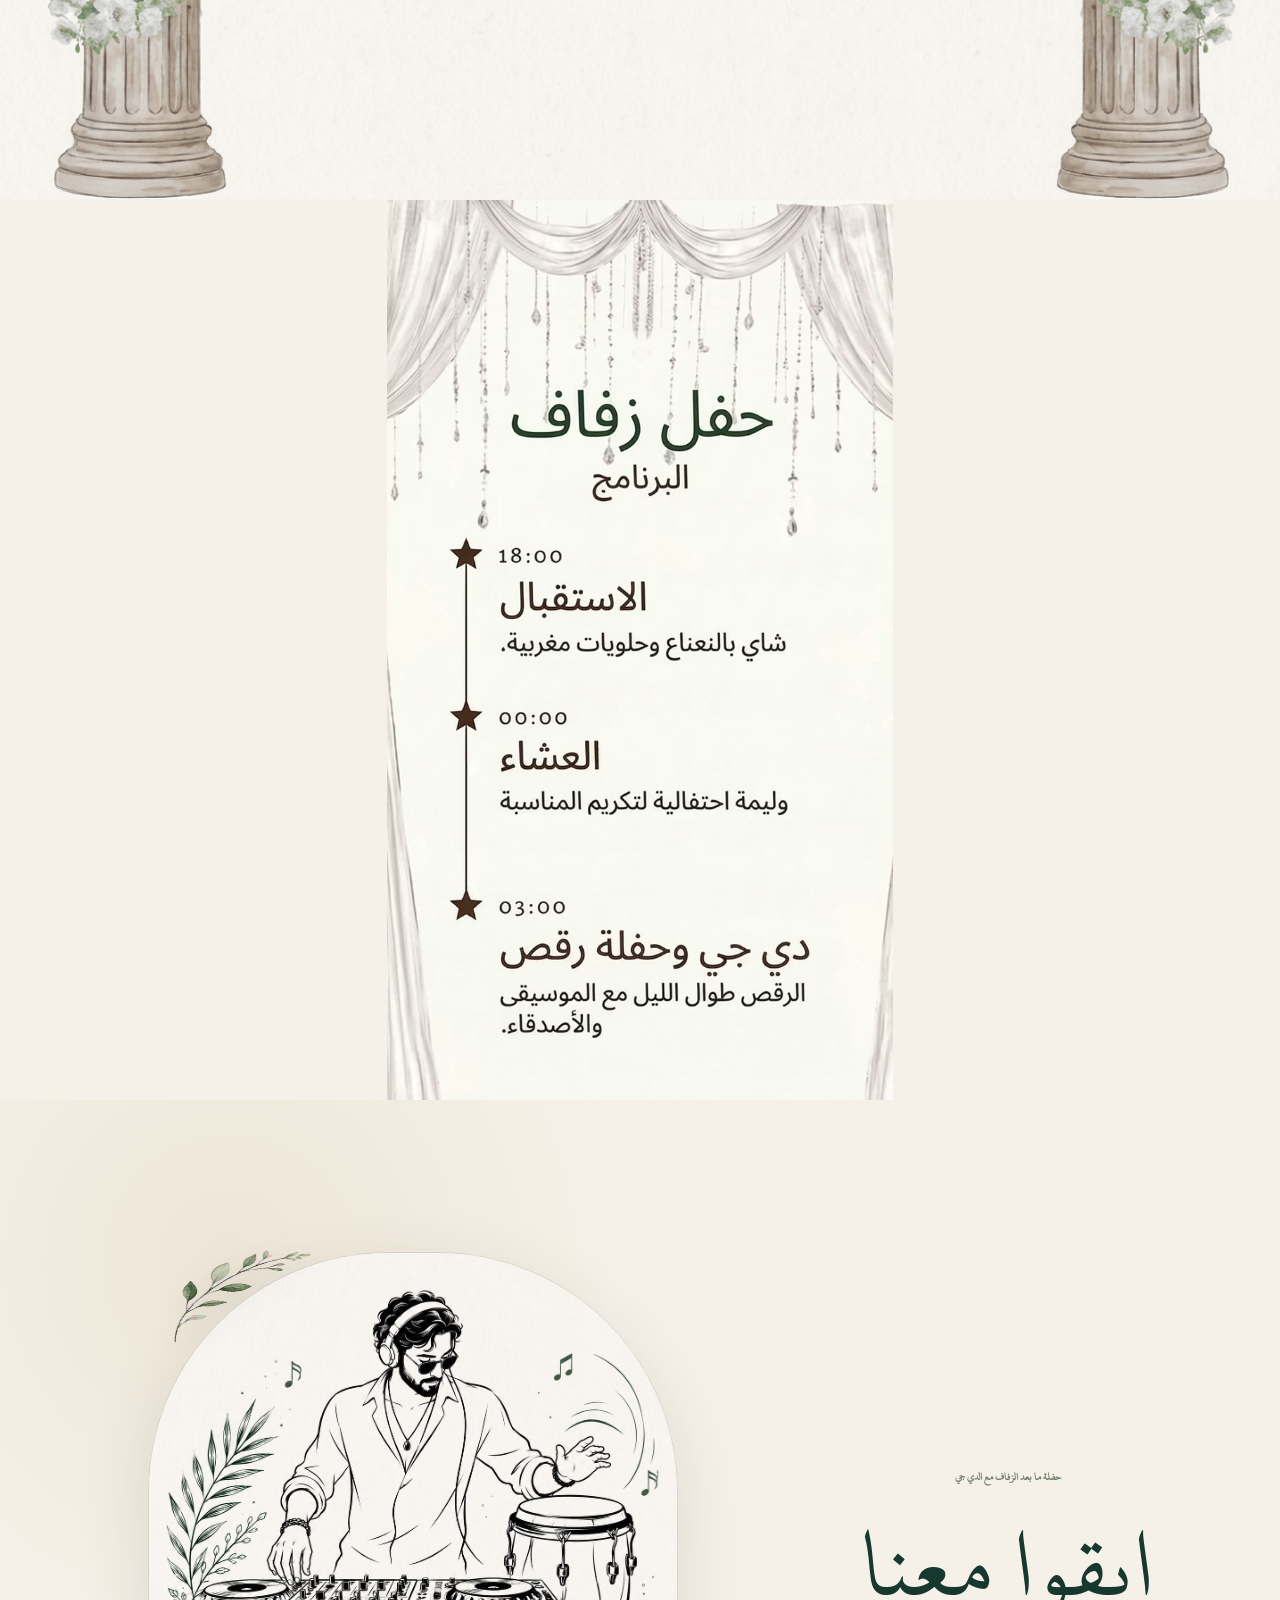
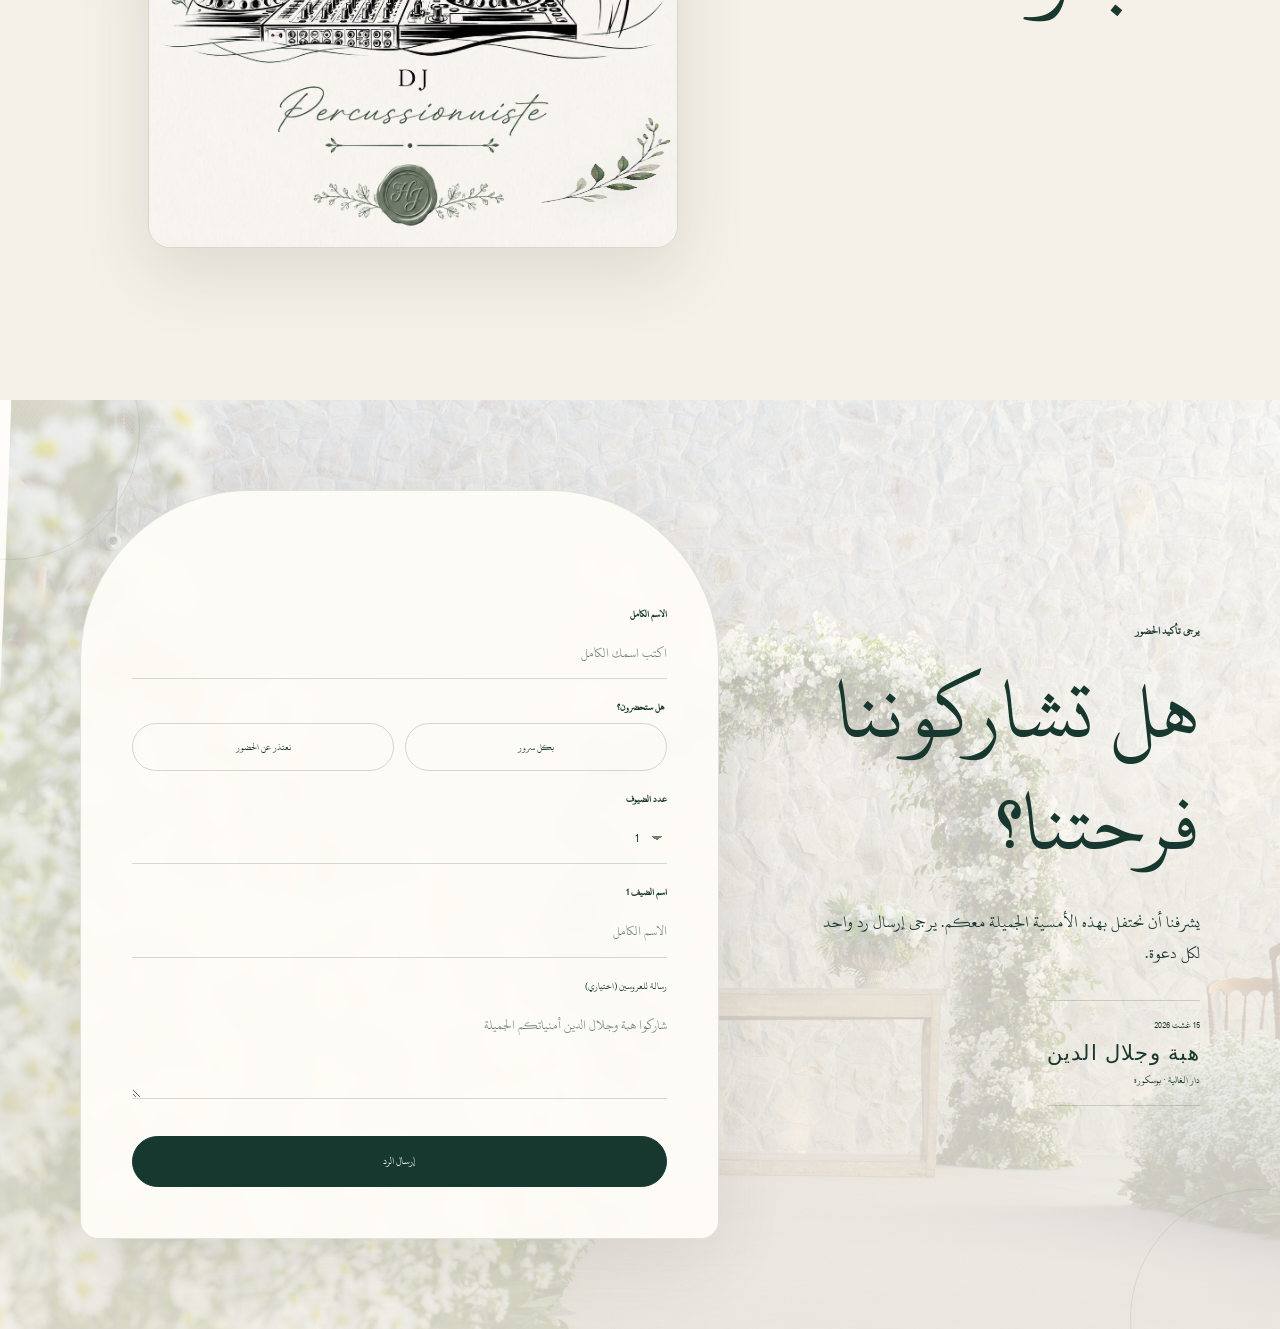
==== commit 4e1d4223: "Make Arabic the default invitation language" ====
--- a/index.html
+++ b/index.html
@@ -1,9 +1,9 @@
 <!doctype html>
-<html lang="en">
+<html lang="ar" dir="rtl">
 <head>
   <meta charset="utf-8" />
   <meta name="viewport" content="width=device-width, initial-scale=1" />
-  <meta name="description" content="Hiba &amp; Jalal Eddine invite you to celebrate their wedding in Bouskoura on 15 August 2026." />
+  <meta name="description" content="تدعوكم هبة وجلال الدين لمشاركتهما فرحة زفافهما في بوسكورة يوم 15 غشت 2026." />
   <meta property="og:title" content="Hiba &amp; Jalal Eddine Wedding" />
   <meta property="og:description" content="Hiba &amp; Jalal Eddine invite you to celebrate their wedding in Bouskoura on 15 August 2026." />
   <meta property="og:type" content="website" />
@@ -11,34 +11,34 @@
   <meta name="twitter:title" content="Hiba &amp; Jalal Eddine Wedding" />
   <meta name="twitter:description" content="Hiba &amp; Jalal Eddine invite you to celebrate their wedding in Bouskoura on 15 August 2026." />
   <meta name="theme-color" content="#f5f1e8" />
-  <title>Hiba &amp; Jalal Eddine Wedding</title>
+  <title>زفاف هبة وجلال الدين</title>
   <link rel="preconnect" href="https://fonts.googleapis.com" />
   <link rel="preconnect" href="https://fonts.gstatic.com" crossorigin />
   <link href="https://fonts.googleapis.com/css2?family=Allura&amp;family=Italiana&amp;family=Manrope:wght@300;400;500;600&amp;display=swap" rel="stylesheet" />
   <link rel="stylesheet" href="styles.css?v=30" />
 </head>
 <body>
-  <div class="language-switcher" role="group" aria-label="Choose language" data-i18n-aria="languageLabel">
-    <button type="button" data-language="en" aria-pressed="true">EN</button>
-    <button type="button" data-language="ar" aria-pressed="false">ع</button>
+  <div class="language-switcher" role="group" aria-label="اختيار اللغة" data-i18n-aria="languageLabel">
+    <button type="button" data-language="ar" aria-pressed="true">ع</button>
+    <button type="button" data-language="en" aria-pressed="false">EN</button>
   </div>
 
   <main>
-    <section class="video-cover" id="cover" aria-label="Wedding invitation cover" data-i18n-aria="coverSectionLabel">
+    <section class="video-cover" id="cover" aria-label="غلاف دعوة الزفاف" data-i18n-aria="coverSectionLabel">
       <video
         id="coverVideo"
         class="cover-video"
         playsinline
         preload="auto"
-        poster="assets/cover-poster.jpg?v=3"
+        poster="assets/cover-poster-ar.jpg?v=1"
         tabindex="0"
-        aria-label="Play Hiba and Jalal Eddine's wedding invitation video"
+        aria-label="تشغيل فيديو دعوة زفاف هبة وجلال الدين"
         data-i18n-aria="coverVideoLabel"
       >
-        <source src="assets/cover_english_new_3.mp4" type="video/mp4" />
+        <source src="assets/cover_arabic_new_3.mp4" type="video/mp4" />
       </video>
       <a class="scroll-prompt" id="coverInstructions" href="#countdown">
-        <span data-i18n="keepScrolling">Keep scrolling to continue</span>
+        <span data-i18n="keepScrolling">مرّر للأسفل للمتابعة</span>
         <span class="scroll-prompt__arrow" aria-hidden="true">↓</span>
       </a>
     </section>
@@ -63,9 +63,9 @@
       </div>
     </section>
 
-    <section class="itinerary-video-section" id="itinerary" aria-label="Wedding itinerary" data-i18n-aria="itinerarySectionLabel">
-      <video id="itineraryVideo" class="itinerary-video" autoplay muted loop playsinline webkit-playsinline preload="auto" poster="assets/itinerary-poster.jpg" aria-label="Hiba and Jalal Eddine's wedding itinerary" data-i18n-aria="itineraryVideoLabel">
-        <source src="assets/itenerary_english_new.mp4?v=1" type="video/mp4" />
+    <section class="itinerary-video-section" id="itinerary" aria-label="برنامج حفل الزفاف" data-i18n-aria="itinerarySectionLabel">
+      <video id="itineraryVideo" class="itinerary-video" autoplay muted loop playsinline webkit-playsinline preload="auto" poster="assets/itinerary-poster-ar.jpg?v=1" aria-label="فيديو برنامج زفاف هبة وجلال الدين" data-i18n-aria="itineraryVideoLabel">
+        <source src="assets/itenerary_arabic_new.mp4?v=3" type="video/mp4" />
       </video>
     </section>
 
@@ -162,6 +162,6 @@
     </section>
   </main>
 
-  <script src="app.js?v=36" defer></script>
+  <script src="app.js?v=39" defer></script>
 </body>
 </html>
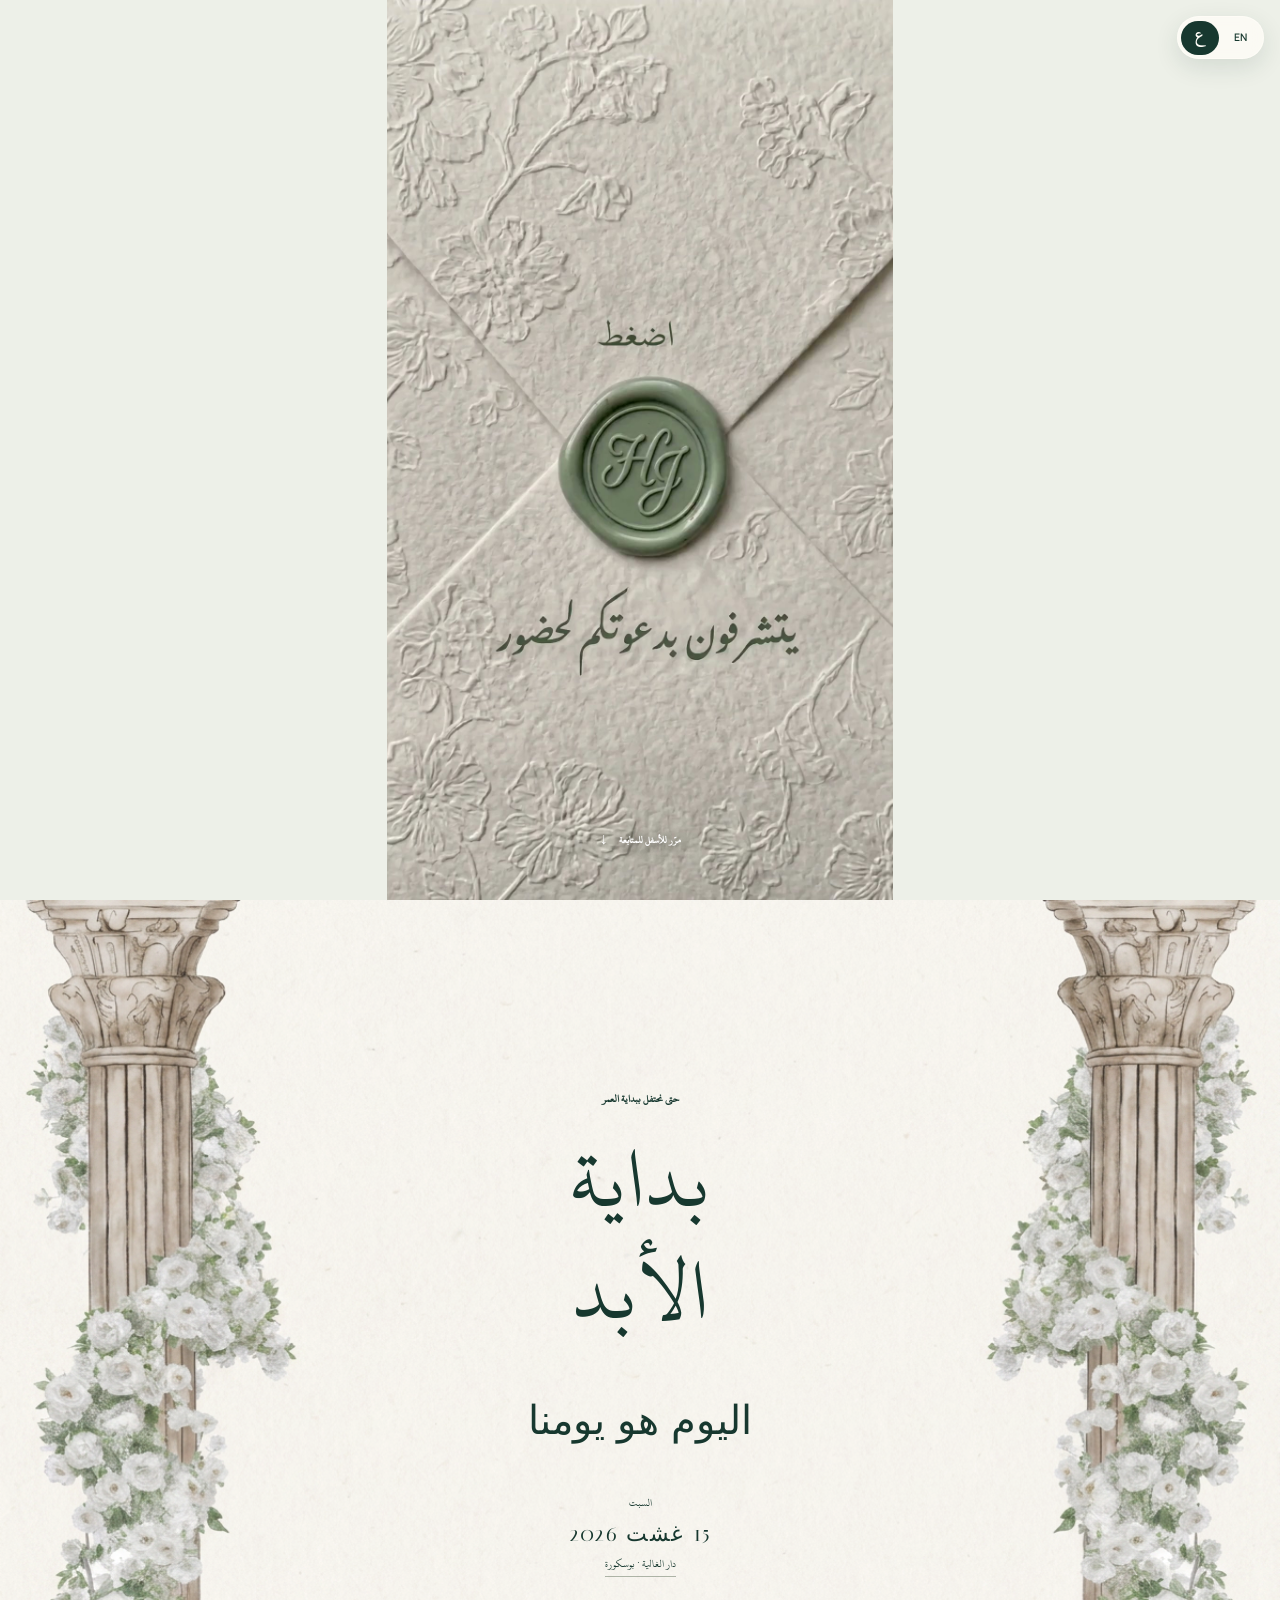
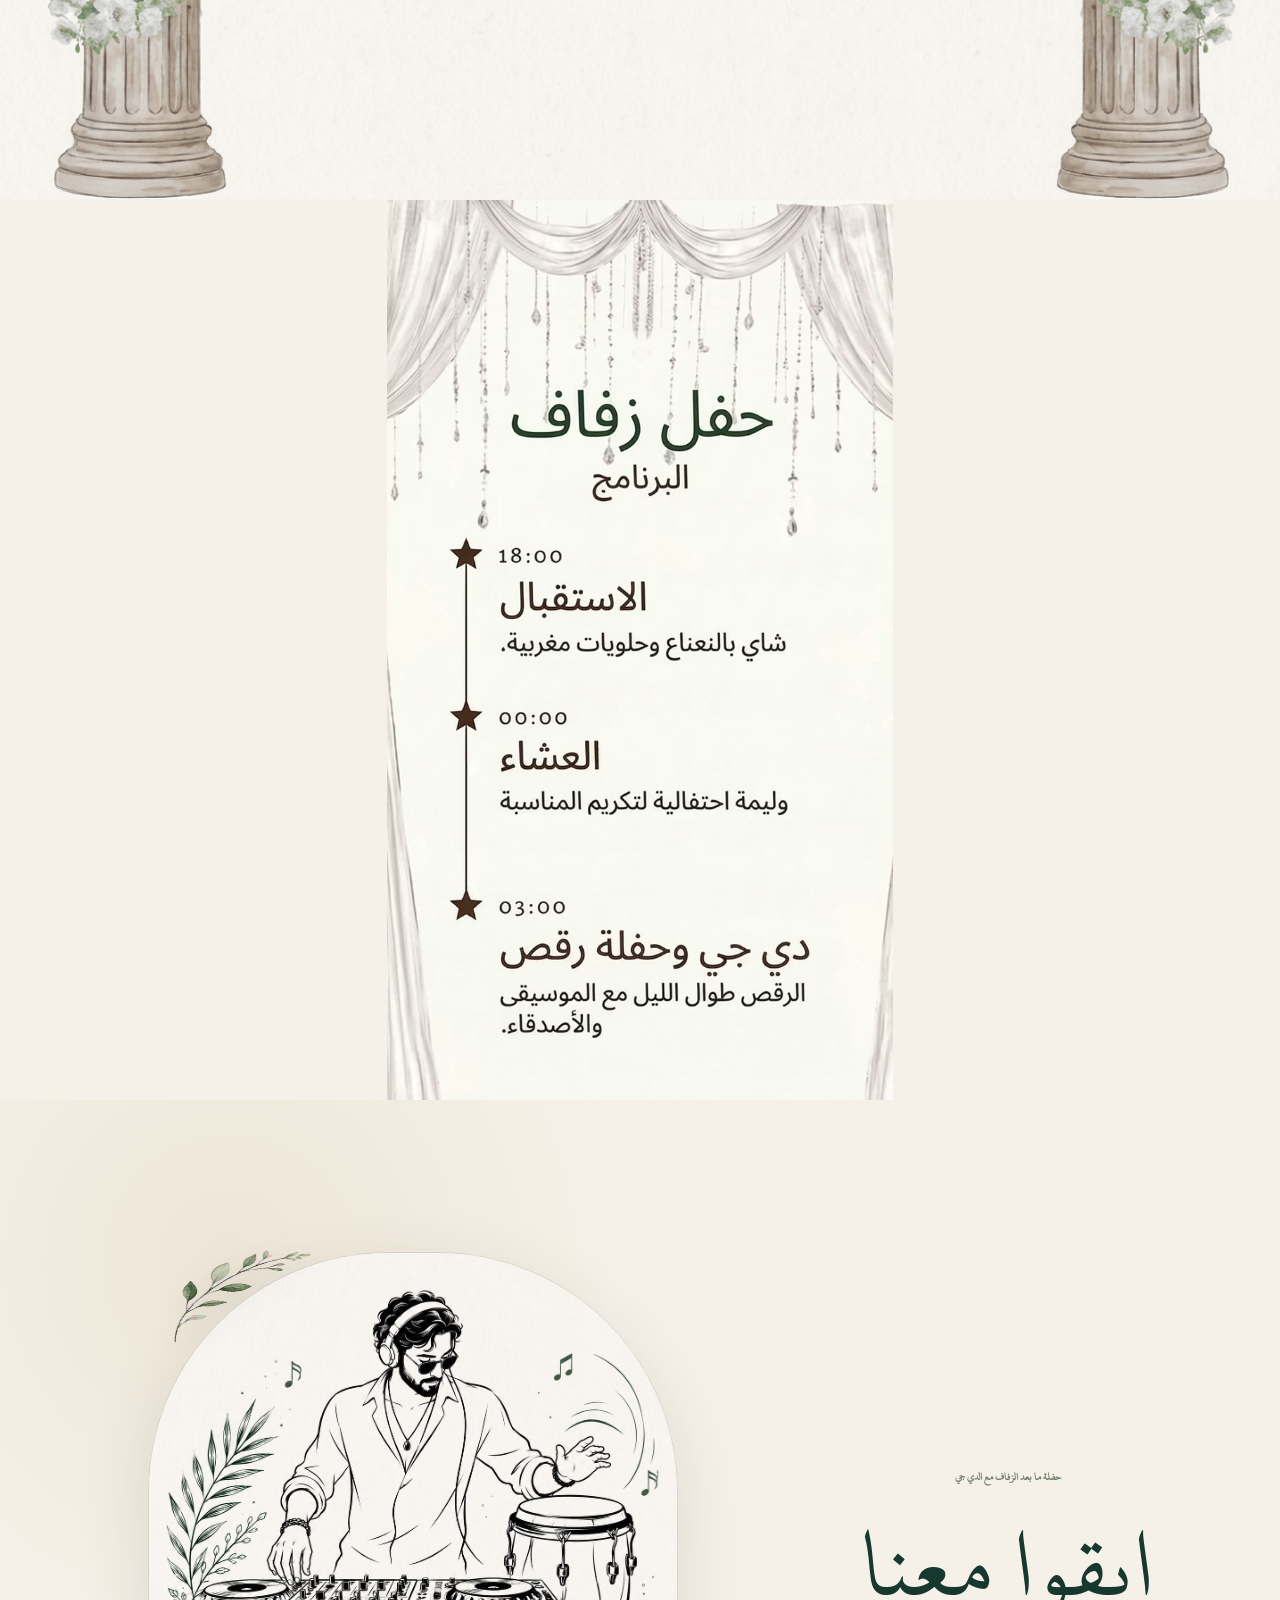
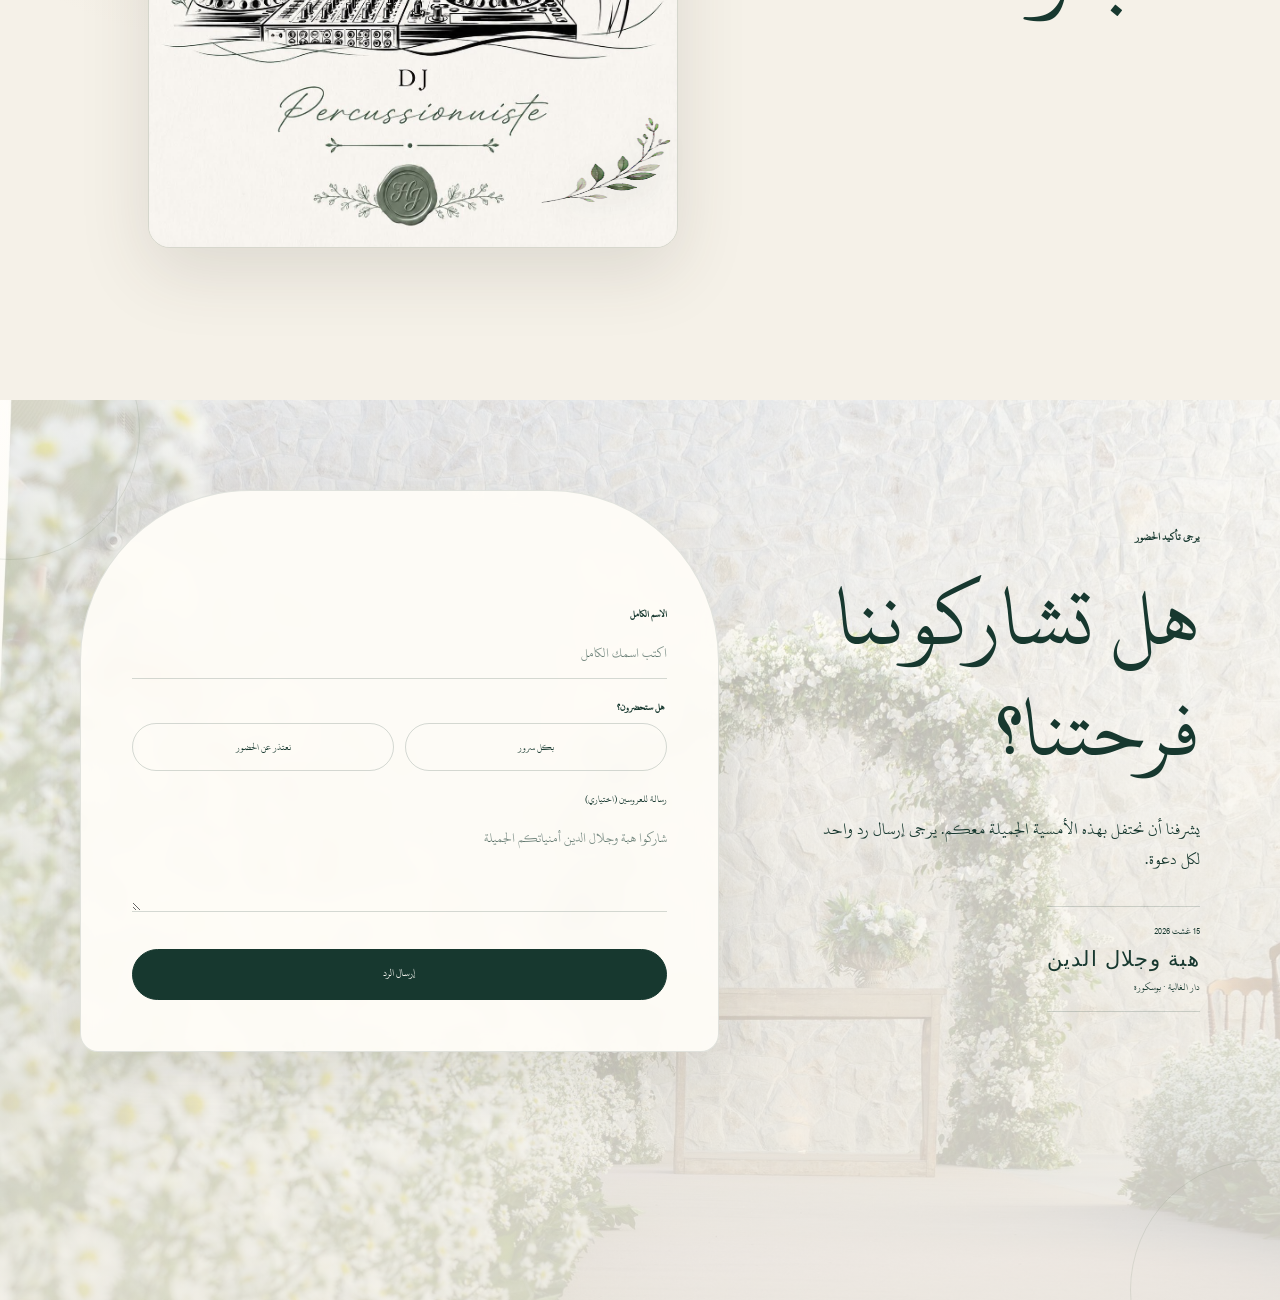
==== commit 2232cd55: "Simplify RSVP guest fields" ====
--- a/index.html
+++ b/index.html
@@ -15,7 +15,7 @@
   <link rel="preconnect" href="https://fonts.googleapis.com" />
   <link rel="preconnect" href="https://fonts.gstatic.com" crossorigin />
   <link href="https://fonts.googleapis.com/css2?family=Allura&amp;family=Italiana&amp;family=Manrope:wght@300;400;500;600&amp;display=swap" rel="stylesheet" />
-  <link rel="stylesheet" href="styles.css?v=30" />
+  <link rel="stylesheet" href="styles.css?v=31" />
 </head>
 <body>
   <div class="language-switcher" role="group" aria-label="اختيار اللغة" data-i18n-aria="languageLabel">
@@ -127,22 +127,6 @@
               </div>
             </fieldset>
 
-            <div class="field field--wide" data-guest-field>
-              <label for="guests" data-i18n="guestCount">Number of guests</label>
-              <select id="guests" name="guests">
-                <option value="1" data-i18n="guestOne">1 guest</option>
-                <option value="2" data-i18n="guestTwo">2 guests</option>
-                <option value="3" data-i18n="guestThree">3 guests</option>
-                <option value="4" data-i18n="guestFour">4 guests</option>
-                <option value="5" data-i18n="guestFive">5 guests</option>
-                <option value="6" data-i18n="guestSix">6 guests</option>
-              </select>
-            </div>
-
-            <div class="field field--wide" data-guest-field>
-              <div class="guest-names-fields" id="guestNamesFields" aria-live="polite"></div>
-            </div>
-
             <div class="field field--wide">
               <label for="message"><span data-i18n="note">A note for the couple</span> <span data-i18n="optional">(optional)</span></label>
               <textarea id="message" name="message" rows="3" placeholder="Share your wishes with Hiba &amp; Jalal Eddine" data-i18n-placeholder="notePlaceholder"></textarea>
@@ -162,6 +146,6 @@
     </section>
   </main>
 
-  <script src="app.js?v=39" defer></script>
+  <script src="app.js?v=40" defer></script>
 </body>
 </html>
--- a/styles.css
+++ b/styles.css
@@ -525,7 +525,6 @@
 }
 
 .field textarea { resize: vertical; }
-.guest-names-fields { display: grid; gap: 1.25rem; }
 .field input:focus,
 .field select:focus,
 .field textarea:focus { border-color: var(--green); }
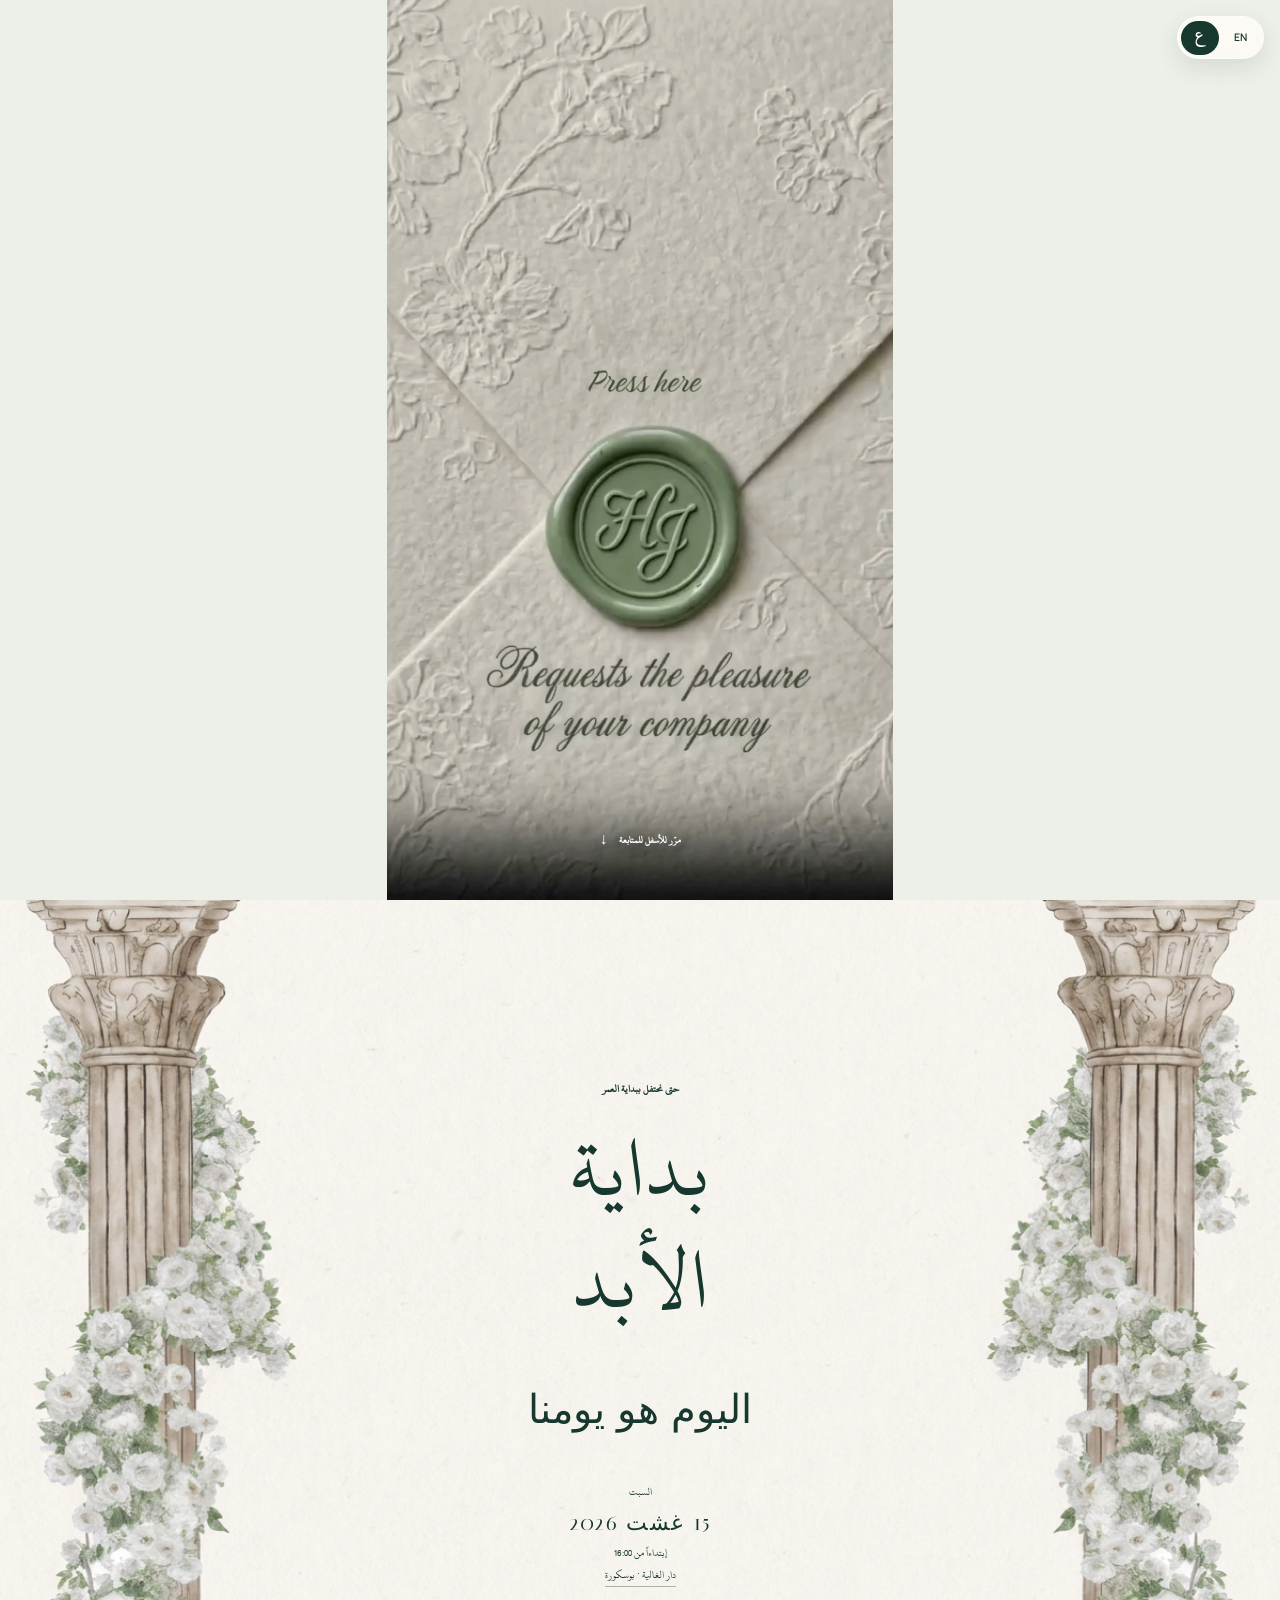
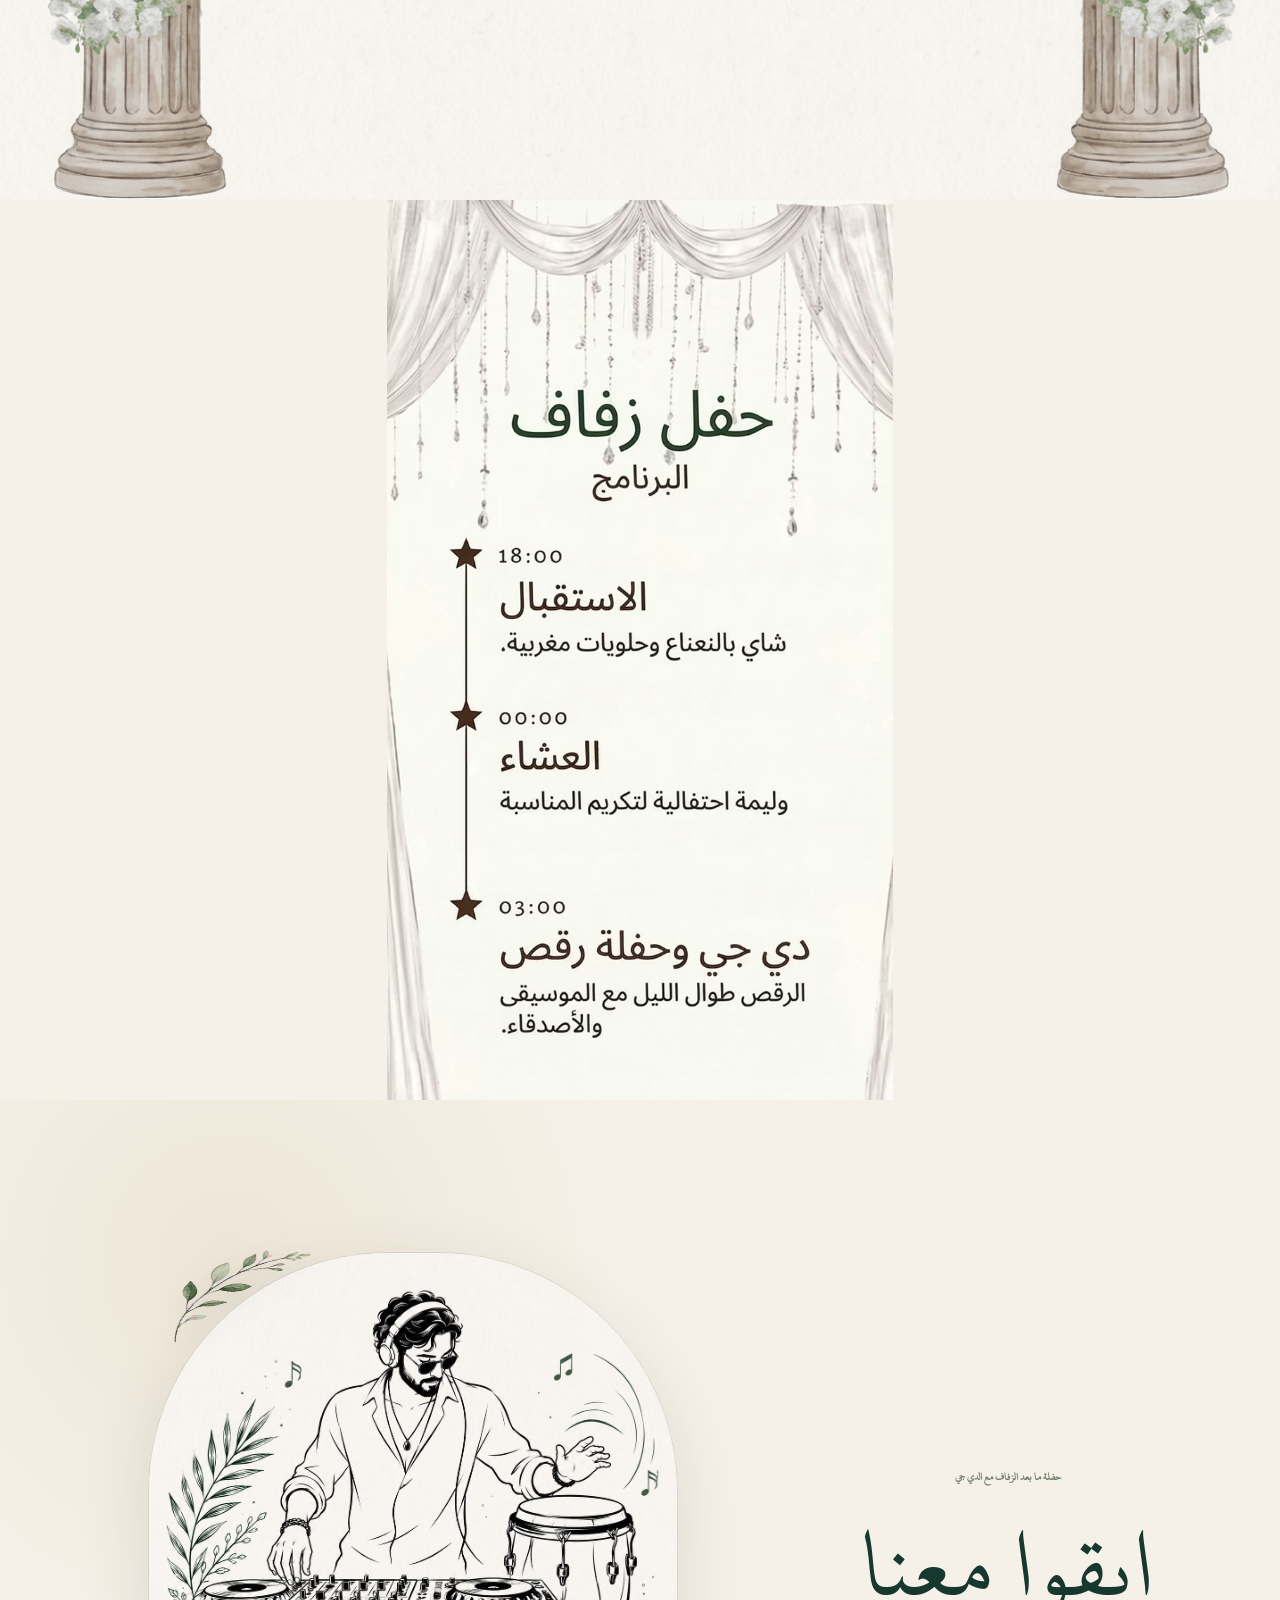
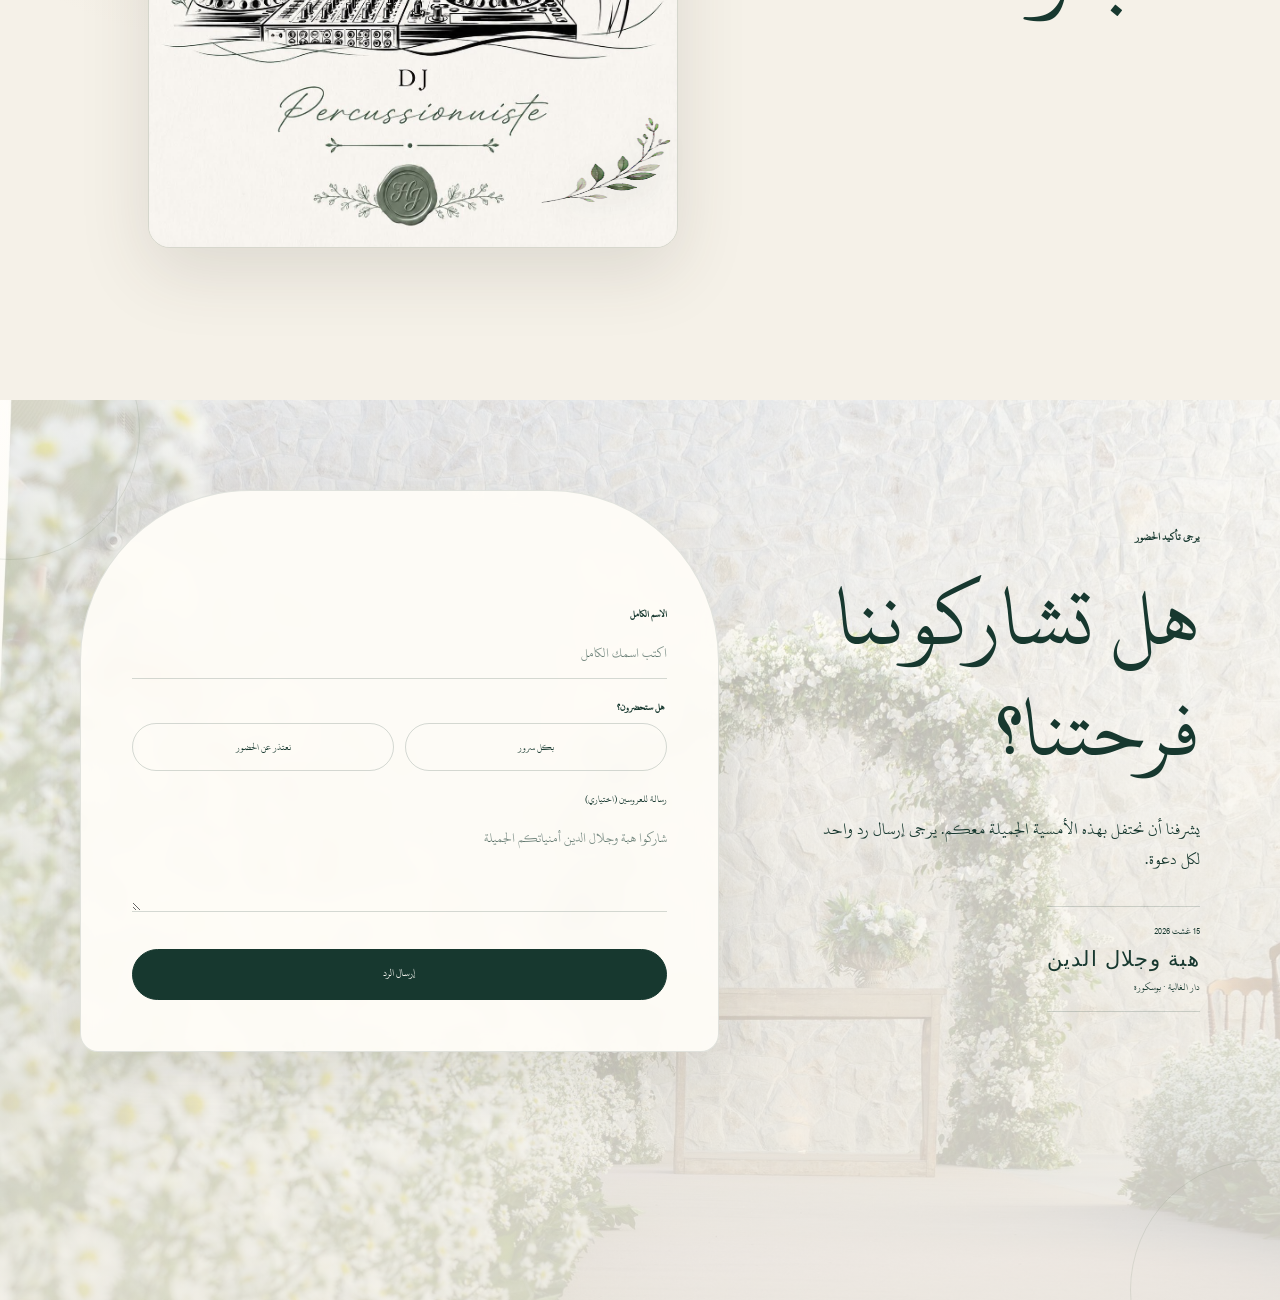
==== commit a158a7cd: "Update invitation media and event start time" ====
--- a/index.html
+++ b/index.html
@@ -30,12 +30,12 @@
         class="cover-video"
         playsinline
         preload="auto"
-        poster="assets/cover-poster-ar.jpg?v=1"
+        poster="assets/cover-poster-ar.jpg?v=4"
         tabindex="0"
         aria-label="تشغيل فيديو دعوة زفاف هبة وجلال الدين"
         data-i18n-aria="coverVideoLabel"
       >
-        <source src="assets/cover_arabic_new_3.mp4" type="video/mp4" />
+        <source src="assets/cover_arabic_4.mp4?v=4" type="video/mp4" />
       </video>
       <a class="scroll-prompt" id="coverInstructions" href="#countdown">
         <span data-i18n="keepScrolling">مرّر للأسفل للمتابعة</span>
@@ -48,7 +48,7 @@
       <div class="countdown-content">
         <p class="eyebrow" data-i18n="countdownEyebrow">Until we say I do</p>
         <h1><span data-i18n="countdownTitleOne">The beginning</span><br /><span data-i18n="countdownTitleTwo">of forever</span></h1>
-        <div class="countdown" data-countdown data-date="2026-08-15T18:00:00+01:00" aria-live="polite">
+        <div class="countdown" data-countdown data-date="2026-08-15T16:00:00+01:00" aria-live="polite">
           <div><strong data-days>00</strong><span data-i18n="days">Days</span></div>
           <div><strong data-hours>00</strong><span data-i18n="hours">Hours</span></div>
           <div><strong data-minutes>00</strong><span data-i18n="minutes">Minutes</span></div>
@@ -58,14 +58,15 @@
         <div class="date-lockup">
           <span data-i18n="weekday">Saturday</span>
           <strong data-i18n="eventDate">15 August 2026</strong>
+          <span data-i18n="eventStart">إبتداءاً من 16:00</span>
           <a class="venue-map" href="https://www.google.com/maps/search/?api=1&amp;query=Dar+El+Ghalia+Bouskoura+Morocco" target="_blank" rel="noopener noreferrer"><span data-i18n="venue">Dar El Ghalia · Bouskoura</span></a>
         </div>
       </div>
     </section>
 
     <section class="itinerary-video-section" id="itinerary" aria-label="برنامج حفل الزفاف" data-i18n-aria="itinerarySectionLabel">
-      <video id="itineraryVideo" class="itinerary-video" autoplay muted loop playsinline webkit-playsinline preload="auto" poster="assets/itinerary-poster-ar.jpg?v=1" aria-label="فيديو برنامج زفاف هبة وجلال الدين" data-i18n-aria="itineraryVideoLabel">
-        <source src="assets/itenerary_arabic_new.mp4?v=3" type="video/mp4" />
+      <video id="itineraryVideo" class="itinerary-video" autoplay muted loop playsinline webkit-playsinline preload="auto" poster="assets/itinerary-poster-ar.jpg?v=5" aria-label="فيديو برنامج زفاف هبة وجلال الدين" data-i18n-aria="itineraryVideoLabel">
+        <source src="assets/itenerary_arabic_5.mp4?v=5" type="video/mp4" />
       </video>
     </section>
 
@@ -146,6 +147,6 @@
     </section>
   </main>
 
-  <script src="app.js?v=40" defer></script>
+  <script src="app.js?v=44" defer></script>
 </body>
 </html>
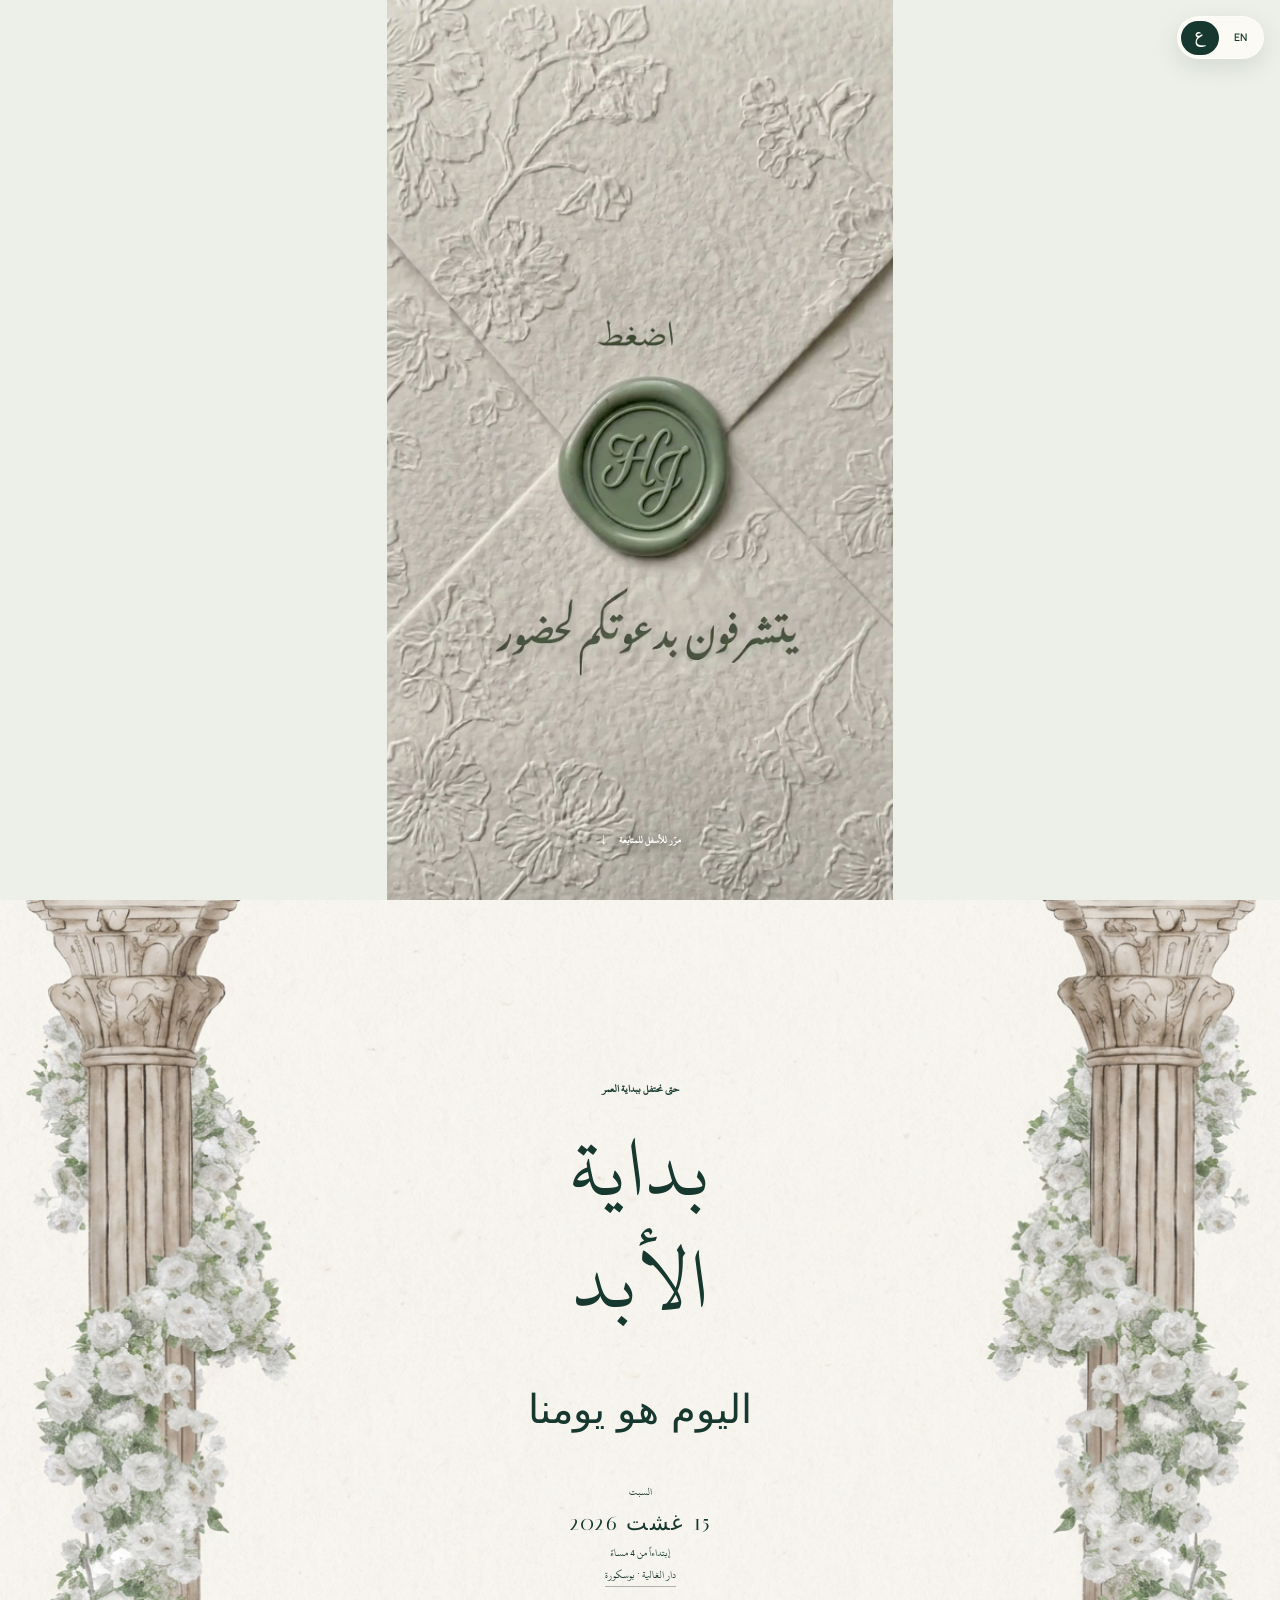
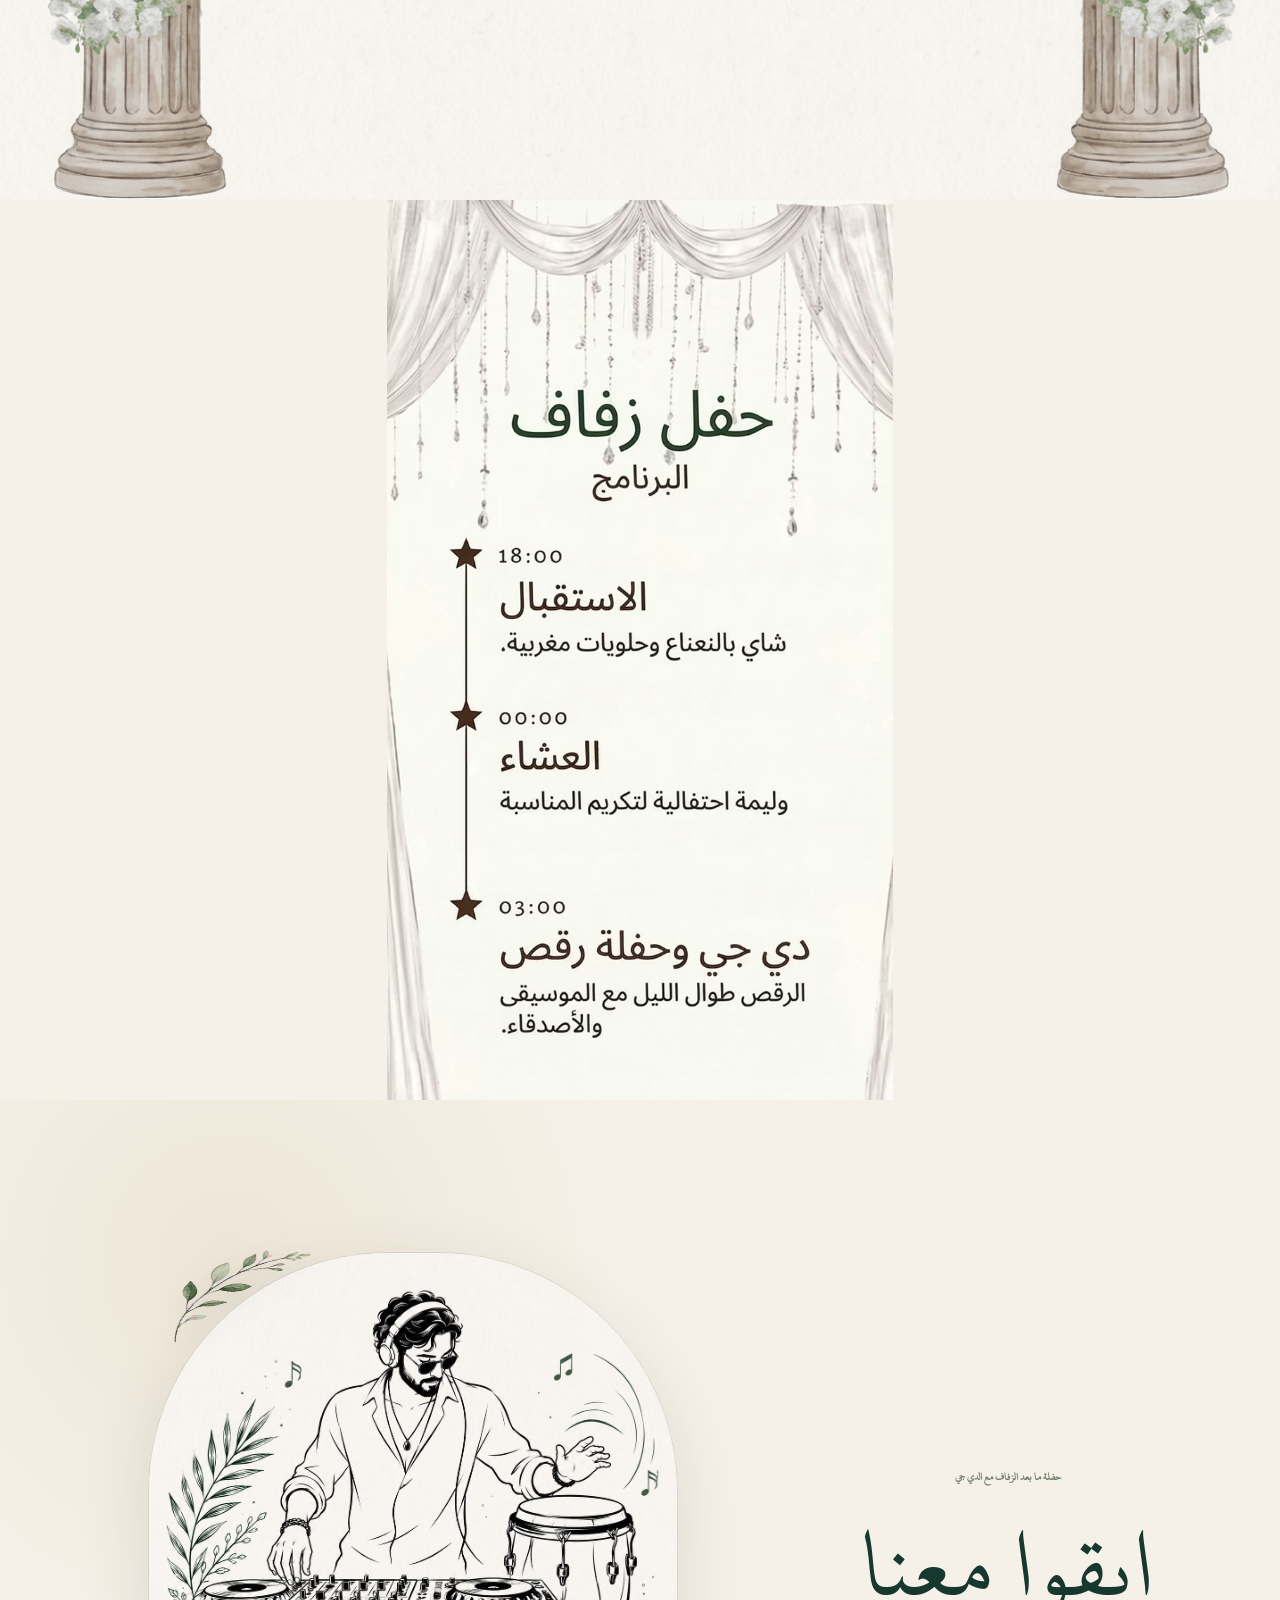
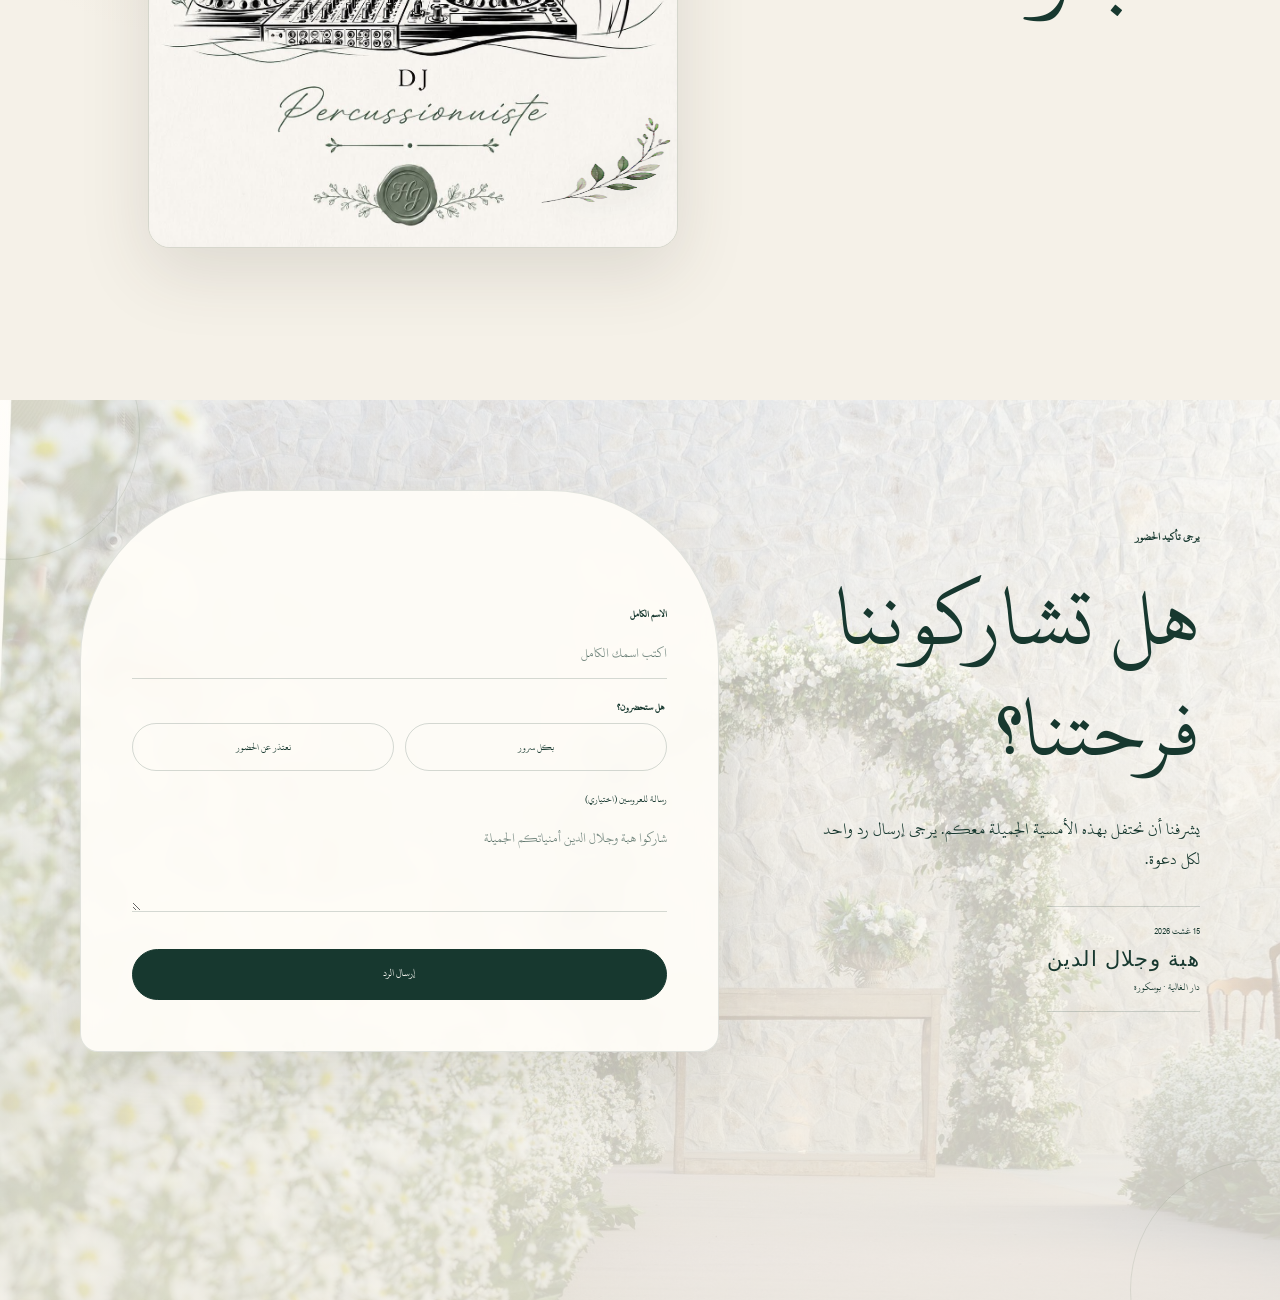
==== commit 00303fac: "Update Arabic cover video" ====
--- a/index.html
+++ b/index.html
@@ -30,12 +30,12 @@
         class="cover-video"
         playsinline
         preload="auto"
-        poster="assets/cover-poster-ar.jpg?v=4"
+        poster="assets/cover-poster-ar.jpg?v=5"
         tabindex="0"
         aria-label="تشغيل فيديو دعوة زفاف هبة وجلال الدين"
         data-i18n-aria="coverVideoLabel"
       >
-        <source src="assets/cover_arabic_4.mp4?v=4" type="video/mp4" />
+        <source src="assets/cover_arabic_5.mp4?v=5" type="video/mp4" />
       </video>
       <a class="scroll-prompt" id="coverInstructions" href="#countdown">
         <span data-i18n="keepScrolling">مرّر للأسفل للمتابعة</span>
@@ -58,7 +58,7 @@
         <div class="date-lockup">
           <span data-i18n="weekday">Saturday</span>
           <strong data-i18n="eventDate">15 August 2026</strong>
-          <span data-i18n="eventStart">إبتداءاً من 16:00</span>
+          <span data-i18n="eventStart">إبتداءاً من 4 مساءً</span>
           <a class="venue-map" href="https://www.google.com/maps/search/?api=1&amp;query=Dar+El+Ghalia+Bouskoura+Morocco" target="_blank" rel="noopener noreferrer"><span data-i18n="venue">Dar El Ghalia · Bouskoura</span></a>
         </div>
       </div>
@@ -147,6 +147,6 @@
     </section>
   </main>
 
-  <script src="app.js?v=44" defer></script>
+  <script src="app.js?v=46" defer></script>
 </body>
 </html>
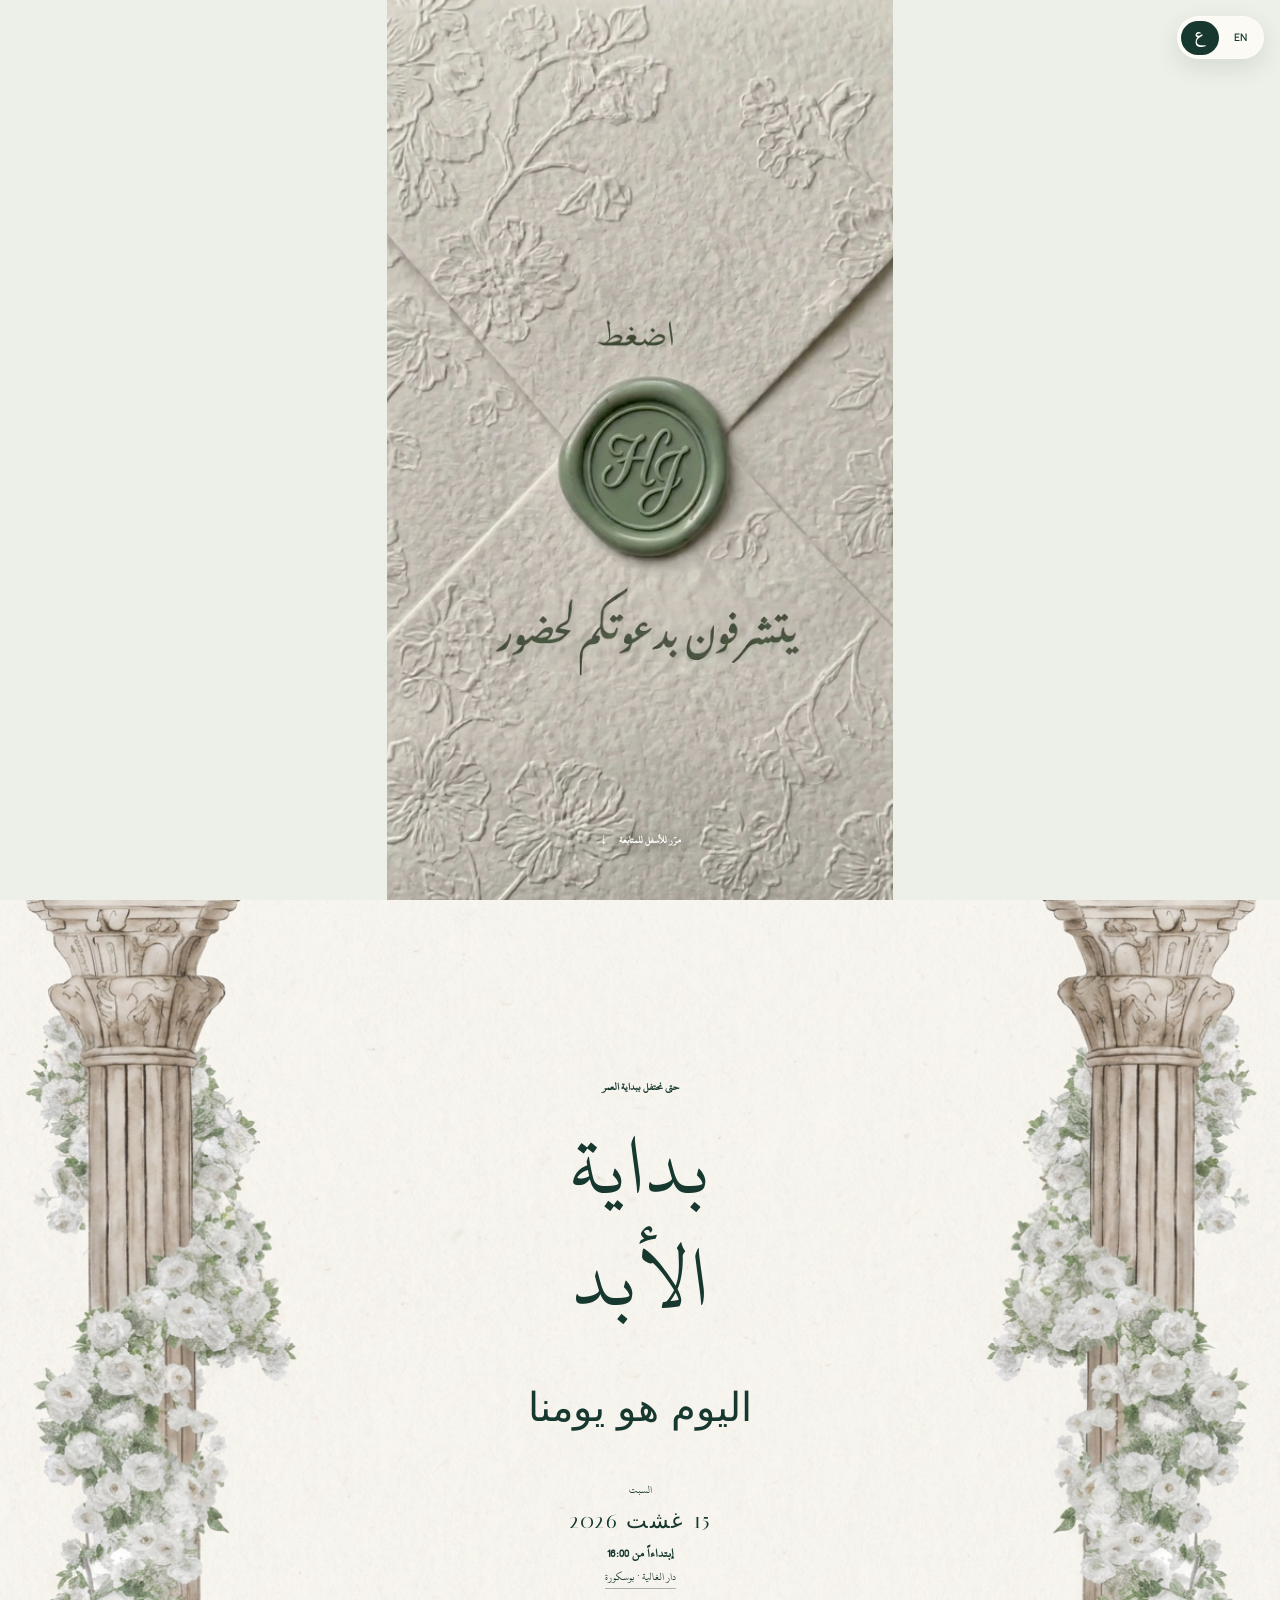
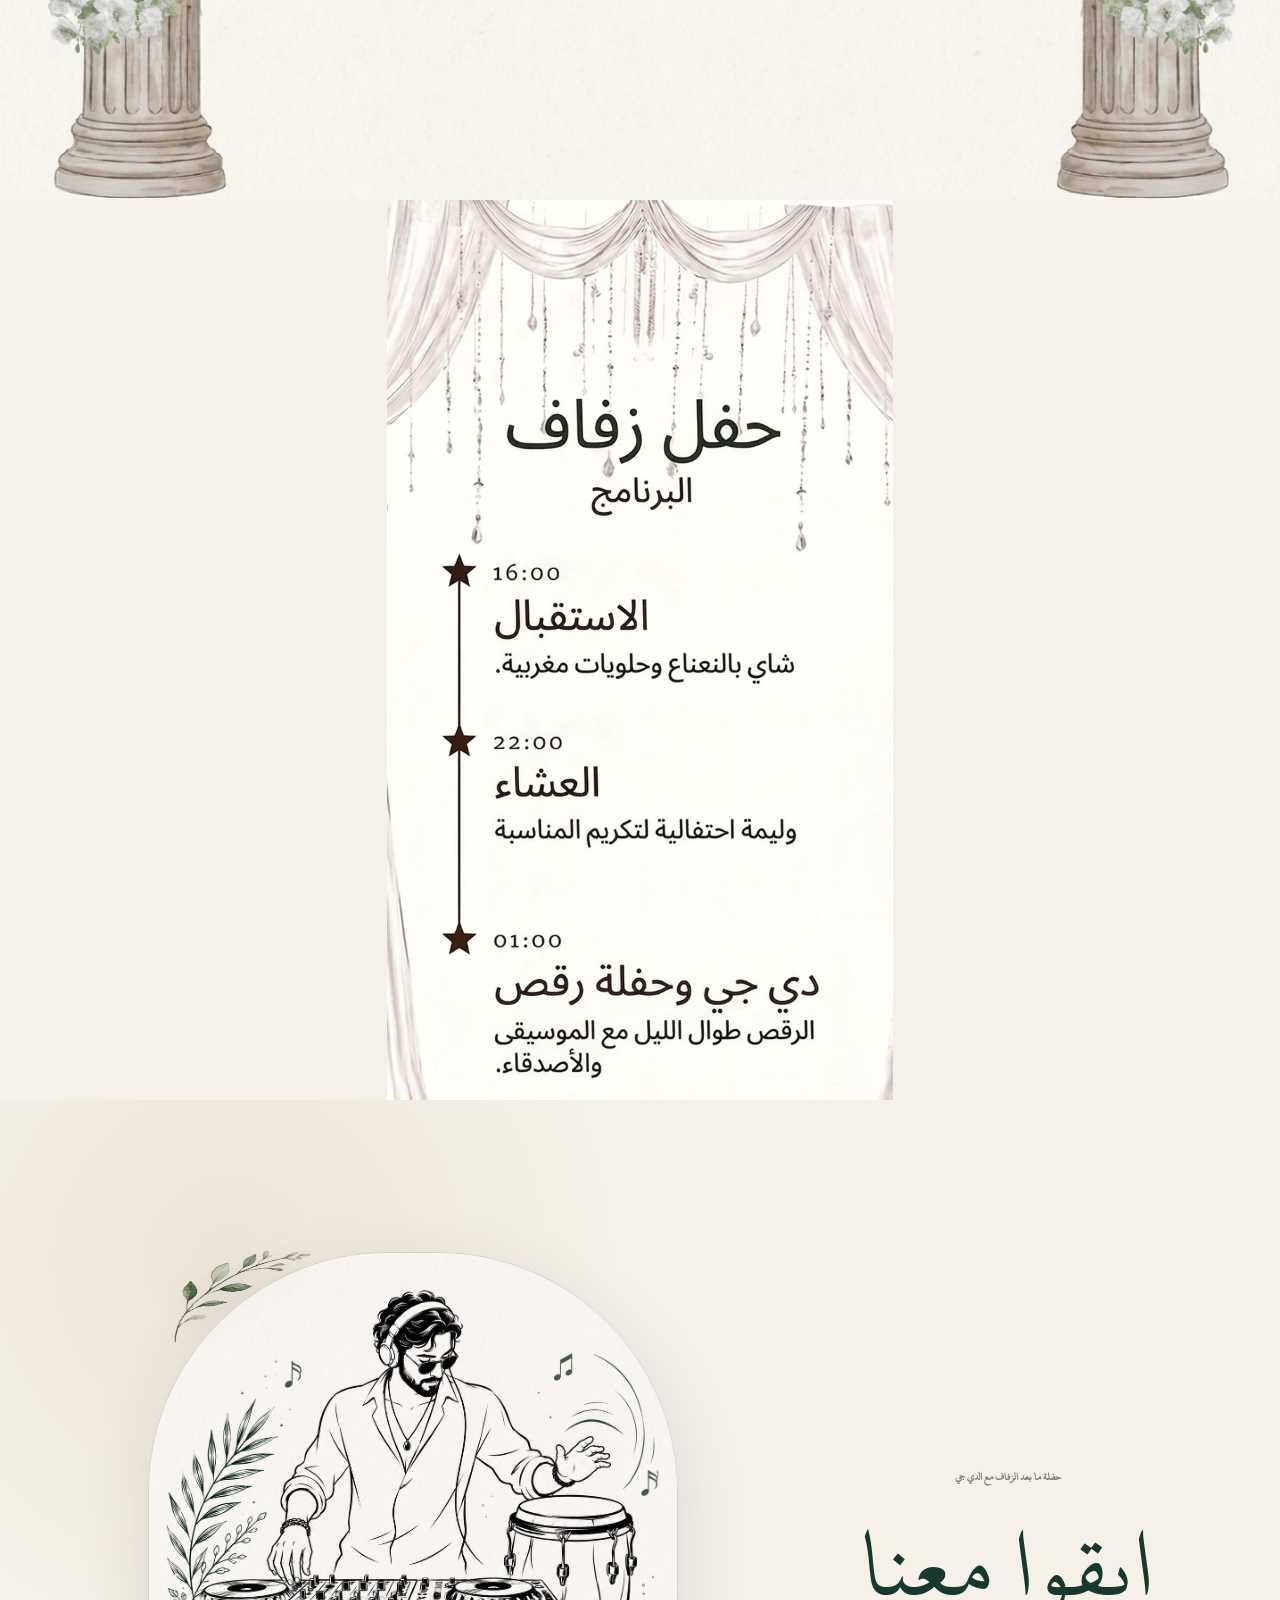
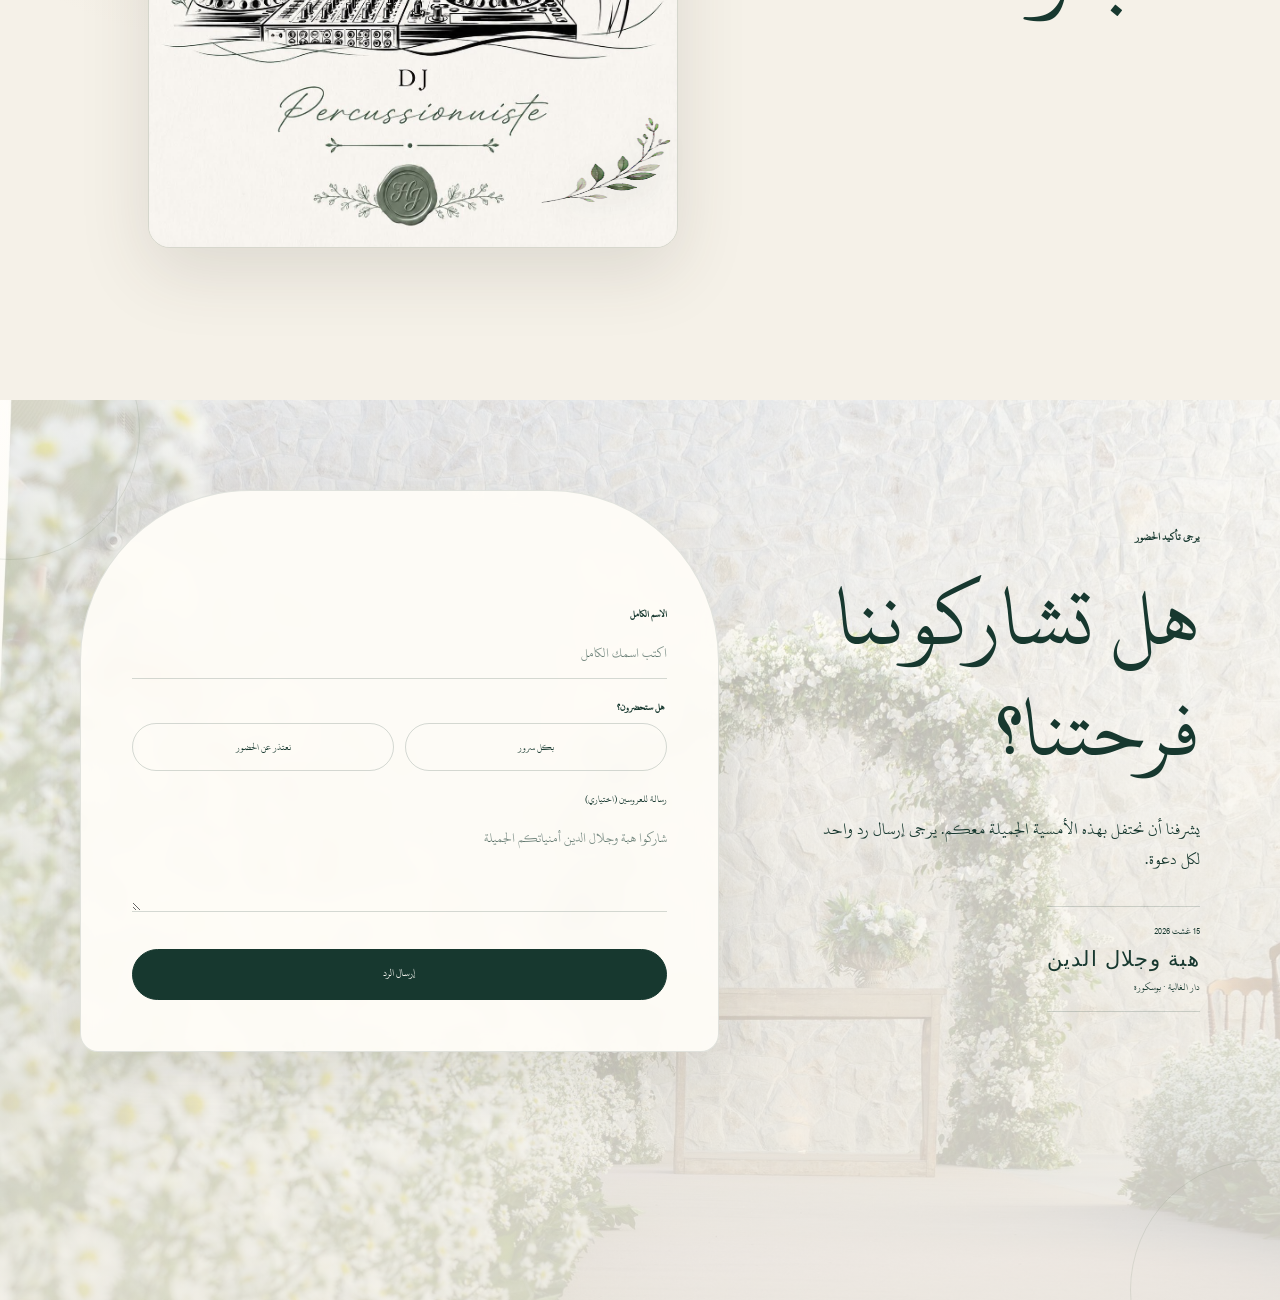
==== commit ec2bf195: "Update Arabic cover and itinerary videos" ====
--- a/index.html
+++ b/index.html
@@ -15,7 +15,7 @@
   <link rel="preconnect" href="https://fonts.googleapis.com" />
   <link rel="preconnect" href="https://fonts.gstatic.com" crossorigin />
   <link href="https://fonts.googleapis.com/css2?family=Allura&amp;family=Italiana&amp;family=Manrope:wght@300;400;500;600&amp;display=swap" rel="stylesheet" />
-  <link rel="stylesheet" href="styles.css?v=31" />
+  <link rel="stylesheet" href="styles.css?v=32" />
 </head>
 <body>
   <div class="language-switcher" role="group" aria-label="اختيار اللغة" data-i18n-aria="languageLabel">
@@ -30,12 +30,12 @@
         class="cover-video"
         playsinline
         preload="auto"
-        poster="assets/cover-poster-ar.jpg?v=5"
+        poster="assets/cover-poster-ar.jpg?v=6"
         tabindex="0"
         aria-label="تشغيل فيديو دعوة زفاف هبة وجلال الدين"
         data-i18n-aria="coverVideoLabel"
       >
-        <source src="assets/cover_arabic_5.mp4?v=5" type="video/mp4" />
+        <source src="assets/cover_arabic_6.mp4?v=6" type="video/mp4" />
       </video>
       <a class="scroll-prompt" id="coverInstructions" href="#countdown">
         <span data-i18n="keepScrolling">مرّر للأسفل للمتابعة</span>
@@ -58,15 +58,15 @@
         <div class="date-lockup">
           <span data-i18n="weekday">Saturday</span>
           <strong data-i18n="eventDate">15 August 2026</strong>
-          <span data-i18n="eventStart">إبتداءاً من 4 مساءً</span>
+          <span class="event-start" data-i18n="eventStart">إبتداءاً من 16:00</span>
           <a class="venue-map" href="https://www.google.com/maps/search/?api=1&amp;query=Dar+El+Ghalia+Bouskoura+Morocco" target="_blank" rel="noopener noreferrer"><span data-i18n="venue">Dar El Ghalia · Bouskoura</span></a>
         </div>
       </div>
     </section>
 
     <section class="itinerary-video-section" id="itinerary" aria-label="برنامج حفل الزفاف" data-i18n-aria="itinerarySectionLabel">
-      <video id="itineraryVideo" class="itinerary-video" autoplay muted loop playsinline webkit-playsinline preload="auto" poster="assets/itinerary-poster-ar.jpg?v=5" aria-label="فيديو برنامج زفاف هبة وجلال الدين" data-i18n-aria="itineraryVideoLabel">
-        <source src="assets/itenerary_arabic_5.mp4?v=5" type="video/mp4" />
+      <video id="itineraryVideo" class="itinerary-video" autoplay muted loop playsinline webkit-playsinline preload="auto" poster="assets/itinerary-poster-ar.jpg?v=6" aria-label="فيديو برنامج زفاف هبة وجلال الدين" data-i18n-aria="itineraryVideoLabel">
+        <source src="assets/itinerary_arabic_6.mp4?v=6" type="video/mp4" />
       </video>
     </section>
 
@@ -147,6 +147,6 @@
     </section>
   </main>
 
-  <script src="app.js?v=46" defer></script>
+  <script src="app.js?v=49" defer></script>
 </body>
 </html>
--- a/styles.css
+++ b/styles.css
@@ -304,6 +304,11 @@
   font-size: 1.35rem;
   font-weight: 400;
   letter-spacing: 0.06em;
+}
+
+.date-lockup .event-start {
+  font-size: 0.82rem;
+  font-weight: 600;
 }
 
 .venue-map {
